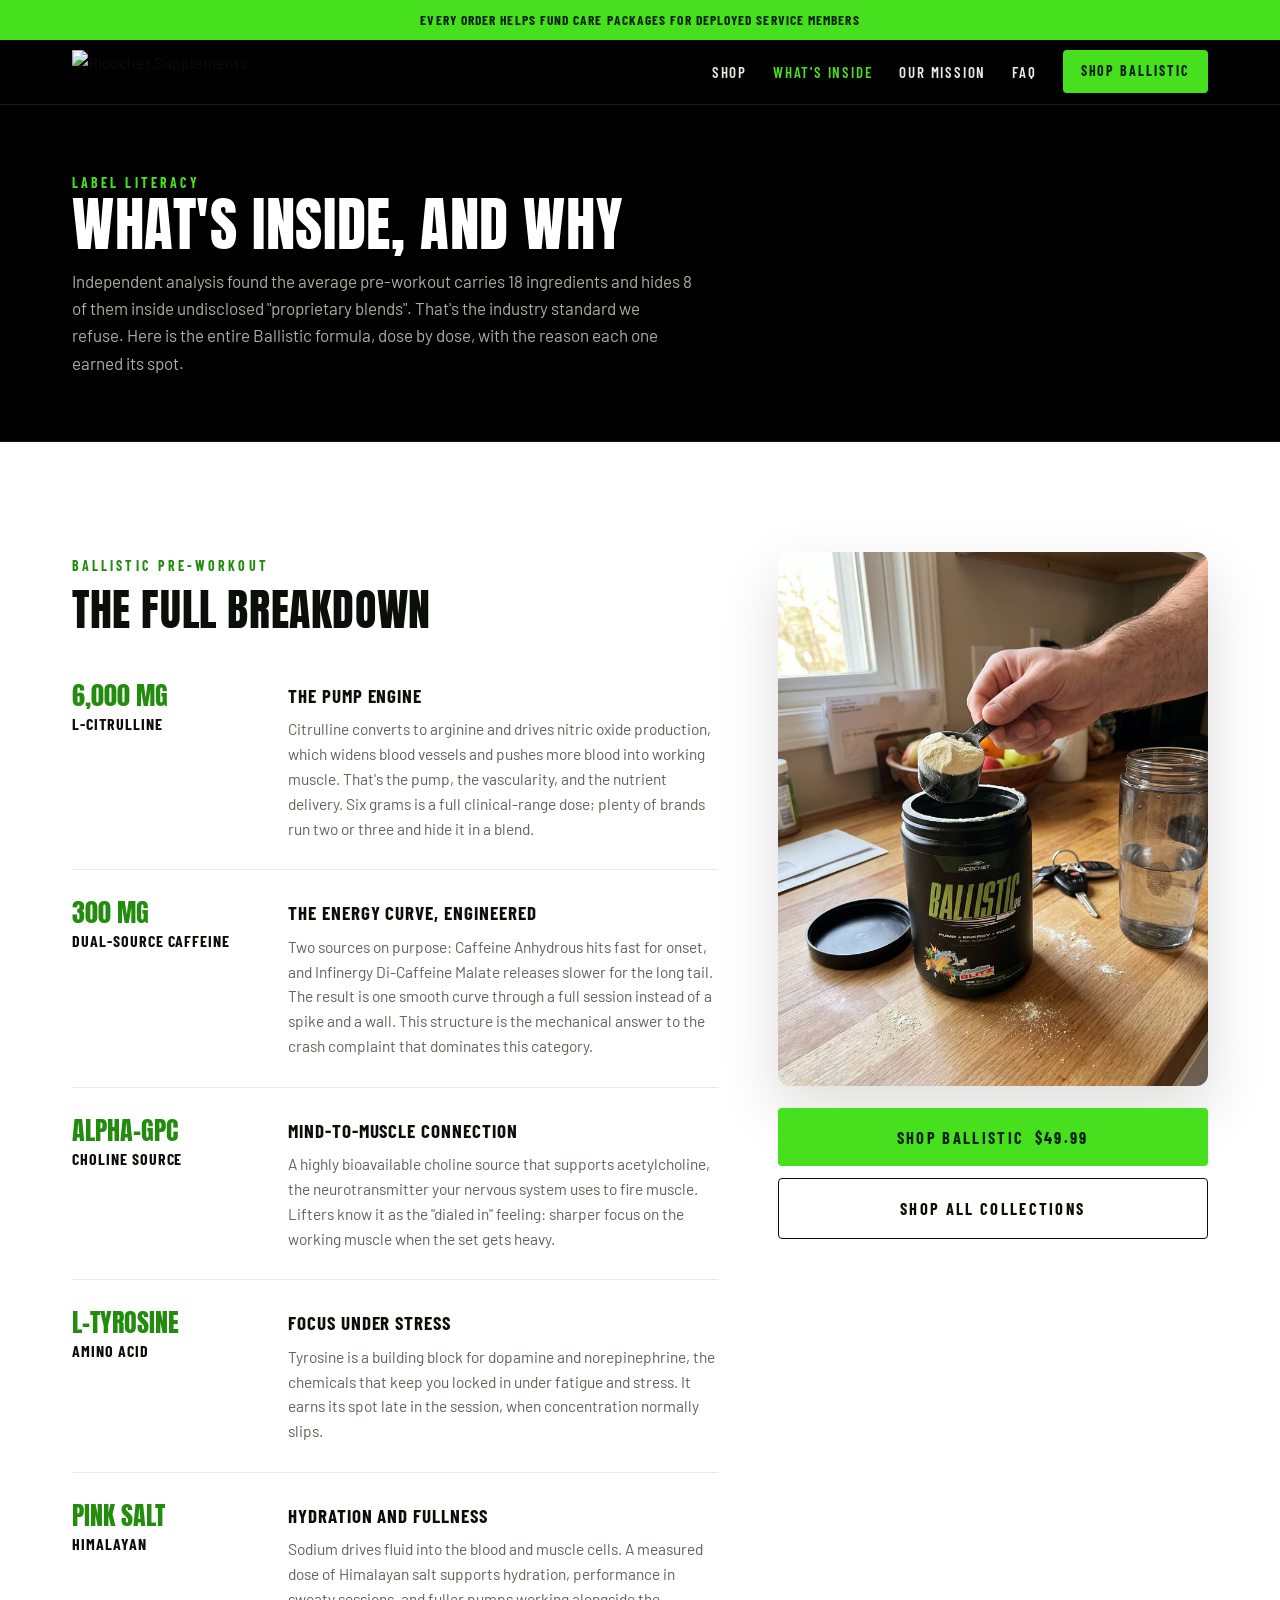
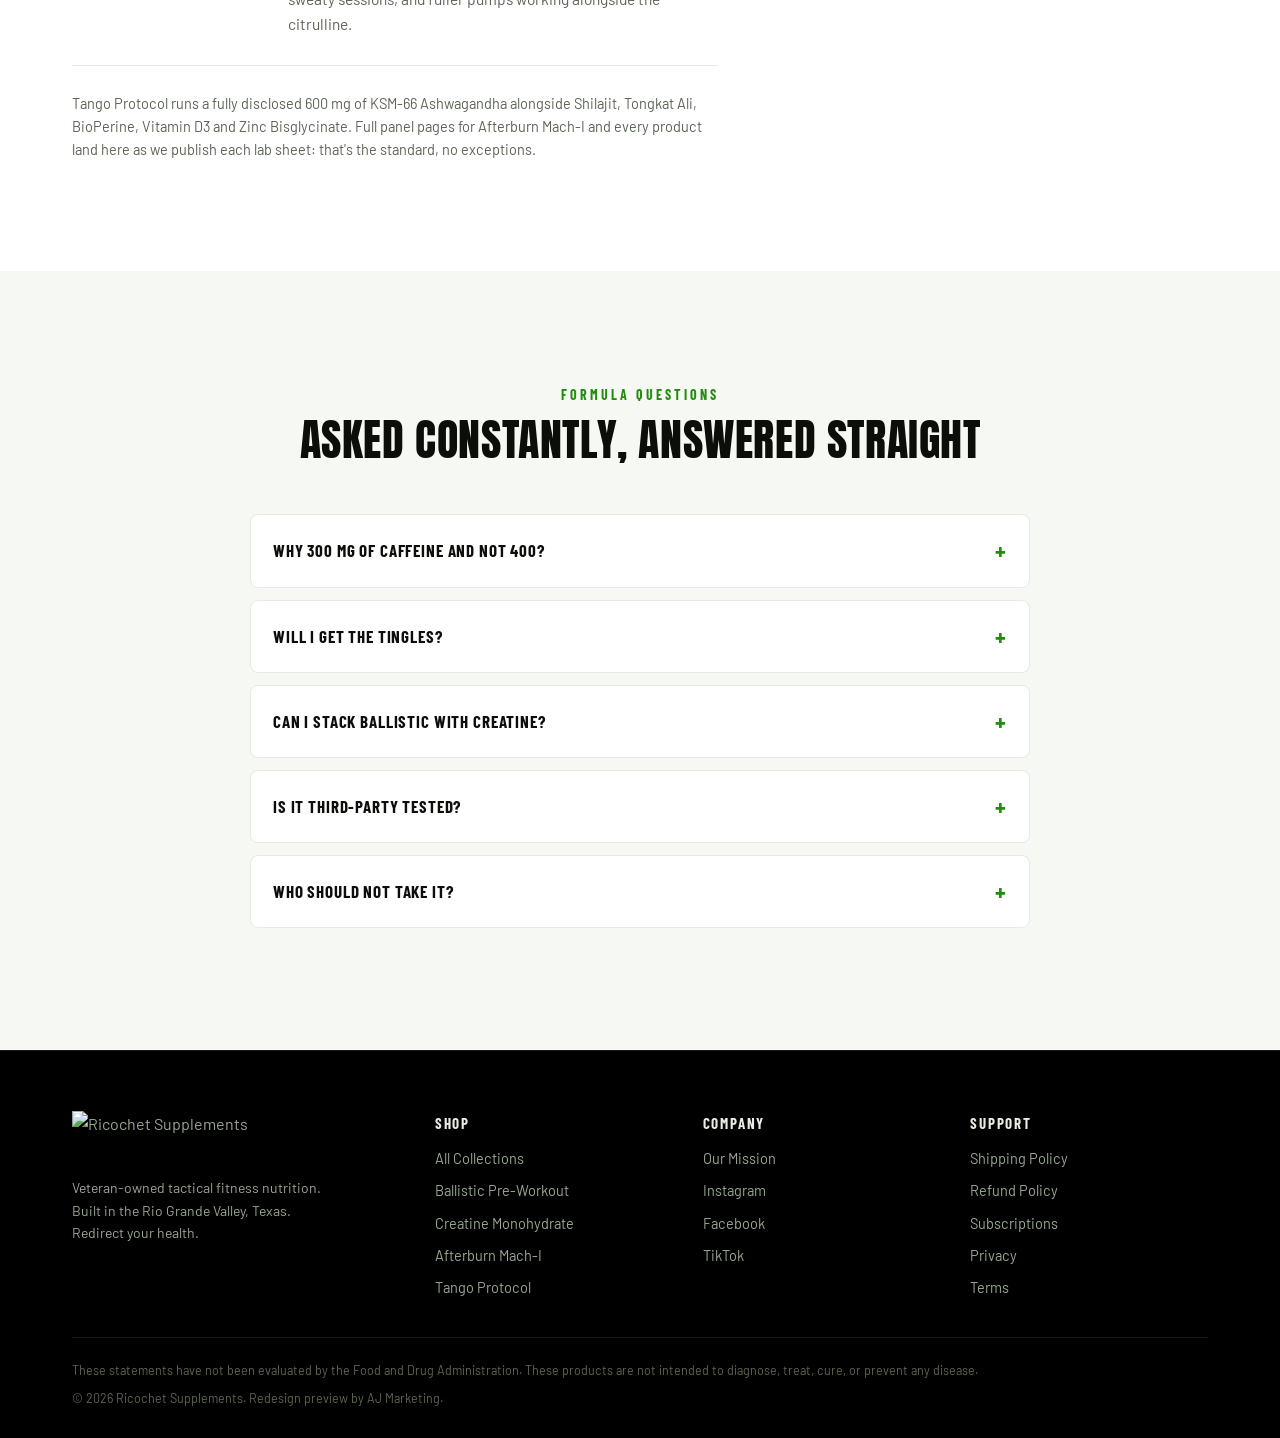
==== inside.html @ f6a4ad3c "v3: multi-page build (shop, inside), new hero, splash cards for all SKUs, camo mission, scroll revea" ====
<!doctype html>
<html lang="en">
<head>
<meta charset="utf-8">
<meta name="viewport" content="width=device-width, initial-scale=1">
<meta name="robots" content="noindex, nofollow">
<title>What's Inside | Ricochet Supplements</title>
<meta name="description" content="The full Ballistic Pre-Workout ingredient breakdown: every dose, why it's in the formula, and what it does. No proprietary blends.">
<link rel="icon" href="https://ricochetsupplements.com/cdn/shop/files/Draft_Final.png?height=64&v=1776456821">
<link rel="preconnect" href="https://fonts.googleapis.com">
<link rel="preconnect" href="https://fonts.gstatic.com" crossorigin>
<link href="https://fonts.googleapis.com/css2?family=Anton&family=Barlow:wght@400;500;600;700&family=Barlow+Condensed:wght@600;700&display=swap" rel="stylesheet">
<link rel="stylesheet" href="/style.css">
</head>
<body>

<div class="announce">Every order helps fund care packages for deployed service members</div>

<header>
  <div class="wrap nav">
    <a href="/"><img src="https://ricochetsupplements.com/cdn/shop/files/Draft_Final.png?height=100&v=1776456821" alt="Ricochet Supplements"></a>
    <nav>
      <a href="/shop" class="hideM">Shop</a>
      <a href="/inside" class="hideM on">What's Inside</a>
      <a href="/#mission" class="hideM">Our Mission</a>
      <a href="/#faq" class="hideM">FAQ</a>
      <a class="btn" href="/products/ballistic-pre-workout">Shop Ballistic</a>
    </nav>
  </div>
</header>

<div class="pageHero">
  <div class="wrap">
    <span class="eyebrow" style="color:var(--green)">Label Literacy</span>
    <h1>What's inside, and why</h1>
    <p>Independent analysis found the average pre-workout carries 18 ingredients and hides 8 of them inside undisclosed "proprietary blends". That's the industry standard we refuse. Here is the entire Ballistic formula, dose by dose, with the reason each one earned its spot.</p>
  </div>
</div>

<section>
  <div class="wrap insideGrid">
    <div>
      <div class="secHead rv" style="margin-bottom:20px">
        <span class="eyebrow">Ballistic Pre-Workout</span>
        <h2>The full breakdown</h2>
      </div>
      <div class="bigIng rv" data-d="0">
        <span class="dose">6,000 mg<small>L-Citrulline</small></span>
        <div>
          <h3>The pump engine</h3>
          <p>Citrulline converts to arginine and drives nitric oxide production, which widens blood vessels and pushes more blood into working muscle. That's the pump, the vascularity, and the nutrient delivery. Six grams is a full clinical-range dose; plenty of brands run two or three and hide it in a blend.</p>
        </div>
      </div>
      <div class="bigIng rv" data-d="0">
        <span class="dose">300 mg<small>Dual-Source Caffeine</small></span>
        <div>
          <h3>The energy curve, engineered</h3>
          <p>Two sources on purpose: Caffeine Anhydrous hits fast for onset, and Infinergy Di-Caffeine Malate releases slower for the long tail. The result is one smooth curve through a full session instead of a spike and a wall. This structure is the mechanical answer to the crash complaint that dominates this category.</p>
        </div>
      </div>
      <div class="bigIng rv" data-d="0">
        <span class="dose">Alpha-GPC<small>Choline Source</small></span>
        <div>
          <h3>Mind-to-muscle connection</h3>
          <p>A highly bioavailable choline source that supports acetylcholine, the neurotransmitter your nervous system uses to fire muscle. Lifters know it as the "dialed in" feeling: sharper focus on the working muscle when the set gets heavy.</p>
        </div>
      </div>
      <div class="bigIng rv" data-d="0">
        <span class="dose">L-Tyrosine<small>Amino Acid</small></span>
        <div>
          <h3>Focus under stress</h3>
          <p>Tyrosine is a building block for dopamine and norepinephrine, the chemicals that keep you locked in under fatigue and stress. It earns its spot late in the session, when concentration normally slips.</p>
        </div>
      </div>
      <div class="bigIng rv" data-d="0">
        <span class="dose">Pink Salt<small>Himalayan</small></span>
        <div>
          <h3>Hydration and fullness</h3>
          <p>Sodium drives fluid into the blood and muscle cells. A measured dose of Himalayan salt supports hydration, performance in sweaty sessions, and fuller pumps working alongside the citrulline.</p>
        </div>
      </div>
      <p class="rv" style="color:var(--muted);font-size:14.5px;margin-top:26px">Tango Protocol runs a fully disclosed 600 mg of KSM-66 Ashwagandha alongside Shilajit, Tongkat Ali, BioPerine, Vitamin D3 and Zinc Bisglycinate. Full panel pages for Afterburn Mach-I and every product land here as we publish each lab sheet: that's the standard, no exceptions.</p>
    </div>
    <div class="insideSide">
      <div class="ingPhoto rv"><img src="/img/scoop-real.jpg" alt="Scooping Ballistic Pre-Workout"></div>
      <div style="margin-top:22px;display:flex;flex-direction:column;gap:12px" class="rv">
        <a class="btn" href="/products/ballistic-pre-workout">Shop Ballistic &nbsp;$49.99</a>
        <a class="btn ghostL" href="/shop">Shop all collections</a>
      </div>
    </div>
  </div>
</section>

<section class="shopBand">
  <div class="wrap">
    <div class="secHead center rv">
      <span class="eyebrow">Formula Questions</span>
      <h2>Asked constantly, answered straight</h2>
    </div>
    <div class="faq rv">
      <details><summary>Why 300 mg of caffeine and not 400?</summary><p>Because the goal is a session you finish strong, not a heart rate you have to manage. 300 mg split across two release speeds covers hard training without the wreckage that pushes people off high-stim pres entirely.</p></details>
      <details><summary>Will I get the tingles?</summary><p>Ballistic's label is built around pumps, energy and focus rather than high-dose beta-alanine tingles. Check the label panel on the product page for the full ingredient list before your first scoop.</p></details>
      <details><summary>Can I stack Ballistic with Creatine?</summary><p>Yes, that's the intended entry stack. Creatine is a daily foundation; Ballistic is the session tool. Take creatine any time of day, Ballistic 20 to 30 minutes before training.</p></details>
      <details><summary>Is it third-party tested?</summary><p>Every batch is produced in an FDA-registered, GMP-compliant American facility. Published third-party certification is on our roadmap, and lab sheets will live on this page as they land.</p></details>
      <details><summary>Who should not take it?</summary><p>High-stim pre-workouts aren't for everyone. If you're sensitive to caffeine, pregnant or nursing, or on medication, talk to your doctor first. Always start with a half scoop to assess tolerance.</p></details>
    </div>
  </div>
</section>

<footer>
  <div class="wrap">
    <div class="fGrid">
      <div>
        <img src="https://ricochetsupplements.com/cdn/shop/files/Draft_Final.png?height=100&v=1776456821" alt="Ricochet Supplements">
        <p>Veteran-owned tactical fitness nutrition. Built in the Rio Grande Valley, Texas. Redirect your health.</p>
      </div>
      <div><h4>Shop</h4><ul>
        <li><a href="/shop">All Collections</a></li>
        <li><a href="/products/ballistic-pre-workout">Ballistic Pre-Workout</a></li>
        <li><a href="/products/creatine-monohydrate">Creatine Monohydrate</a></li>
        <li><a href="/products/afterburn-mach-i">Afterburn Mach-I</a></li>
        <li><a href="/products/tango-protocol-testosterone-booster">Tango Protocol</a></li>
      </ul></div>
      <div><h4>Company</h4><ul>
        <li><a href="/pages/our-mission">Our Mission</a></li>
        <li><a href="https://www.instagram.com/ricochetsupplements/">Instagram</a></li>
        <li><a href="https://www.facebook.com/ricochetsupplements">Facebook</a></li>
        <li><a href="https://www.tiktok.com/@ricochetsupplements">TikTok</a></li>
      </ul></div>
      <div><h4>Support</h4><ul>
        <li><a href="/policies/shipping-policy">Shipping Policy</a></li>
        <li><a href="/policies/refund-policy">Refund Policy</a></li>
        <li><a href="/policies/subscription-policy">Subscriptions</a></li>
        <li><a href="/policies/privacy-policy">Privacy</a></li>
        <li><a href="/policies/terms-of-service">Terms</a></li>
      </ul></div>
    </div>
    <div class="legal">
      <span>These statements have not been evaluated by the Food and Drug Administration. These products are not intended to diagnose, treat, cure, or prevent any disease.</span>
      <span>&copy; 2026 Ricochet Supplements. Redesign preview by AJ Marketing.</span>
    </div>
  </div>
</footer>

<script>
const io = new IntersectionObserver(es => es.forEach(e => {if (e.isIntersecting) {e.target.classList.add('in'); io.unobserve(e.target)}}), {threshold: .12});
document.querySelectorAll('.rv').forEach(el => {el.style.transitionDelay = (el.dataset.d || 0) + 'ms'; io.observe(el)});
</script>
</body>
</html>
---- style.css ----
:root{
  --bg:#FFFFFF; --soft:#F6F8F4; --ink:#0C0E0A; --muted:#5B6455; --line:#E6EAE2;
  --green:#46E01E; --greenInk:#238C0E; --dark:#000000; --darkPanel:#0B0D0A; --chrome:#E8EDE4;
}
*{margin:0;padding:0;box-sizing:border-box}
html{scroll-behavior:smooth}
body{background:var(--bg);color:var(--ink);font-family:Barlow,Arial,sans-serif;line-height:1.6;-webkit-font-smoothing:antialiased}
img{max-width:100%;display:block}
a{color:inherit;text-decoration:none}
h1,h2,h3.disp,.disp{font-family:Anton,Impact,sans-serif;font-weight:400;letter-spacing:.6px;text-transform:uppercase;line-height:1.05}
.wrap{max-width:1180px;margin:0 auto;padding:0 22px}
.eyebrow{font-family:"Barlow Condensed";font-weight:700;letter-spacing:.22em;text-transform:uppercase;color:var(--greenInk);font-size:14px}
.btn{display:inline-block;background:var(--green);color:#06210A;font-family:"Barlow Condensed";font-weight:700;text-transform:uppercase;letter-spacing:.14em;font-size:16.5px;padding:16px 30px;border-radius:4px;transition:transform .12s ease,filter .12s ease;text-align:center}
.btn:hover{filter:brightness(1.07);transform:translateY(-1px)}
.btn:active{transform:scale(.97)}
.btn.ghostD{background:transparent;color:#fff;border:1.5px solid rgba(255,255,255,.55)}
.btn.ghostD:hover{border-color:var(--green);color:var(--green)}
.btn.ghostL{background:transparent;color:var(--ink);border:1.5px solid var(--ink)}
.btn.ghostL:hover{border-color:var(--greenInk);color:var(--greenInk)}
.announce{background:var(--green);color:#06210A;text-align:center;font-family:"Barlow Condensed";font-weight:700;letter-spacing:.08em;text-transform:uppercase;font-size:13.5px;padding:9px 14px}
header{position:sticky;top:0;z-index:50;background:var(--dark);border-bottom:1px solid #171B13}
.nav{display:flex;align-items:center;justify-content:space-between;height:64px}
.nav img{height:44px;width:auto}
.nav nav{display:flex;gap:26px;align-items:center;font-family:"Barlow Condensed";font-weight:600;letter-spacing:.12em;text-transform:uppercase;font-size:15px;color:var(--chrome)}
.nav nav a:not(.btn):hover{color:var(--green)}
.nav nav a.on{color:var(--green)}
.nav .btn{padding:10px 18px;font-size:14px}
@media(max-width:760px){.nav nav a.hideM{display:none}}
.hero{position:relative;background:var(--dark) url('/img/hero.jpg') center right/cover no-repeat;min-height:660px;display:flex;align-items:center}
.hero::before{content:"";position:absolute;inset:0;background:linear-gradient(90deg,rgba(0,0,0,.88) 0%,rgba(0,0,0,.5) 44%,rgba(0,0,0,.05) 78%)}
.hero .wrap{position:relative;padding-top:100px;padding-bottom:100px;width:100%}
.hero h1{font-size:clamp(52px,7vw,104px);color:#fff}
.hero h1 .acc{color:var(--green)}
.heroBtns{display:flex;gap:14px;flex-wrap:wrap;margin-top:34px}
.ticks{display:flex;gap:22px;flex-wrap:wrap;margin-top:30px;font-family:"Barlow Condensed";font-weight:600;letter-spacing:.1em;text-transform:uppercase;font-size:14.5px;color:rgba(240,244,238,.9)}
.ticks span::before{content:"";display:inline-block;width:8px;height:8px;background:var(--green);margin-right:9px;transform:rotate(45deg)}
@media(max-width:900px){.hero{min-height:560px;background-position:66% center}.hero .wrap{padding-top:70px;padding-bottom:70px}}
.pageHero{background:var(--dark);color:#fff;border-bottom:1px solid #171B13}
.pageHero .wrap{padding:64px 22px}
.pageHero h1{font-size:clamp(38px,4.6vw,64px)}
.pageHero p{color:#A7B1A0;margin-top:12px;max-width:62ch;font-size:17px}
section .wrap{padding-top:110px;padding-bottom:110px}
@media(max-width:760px){section .wrap{padding-top:72px;padding-bottom:72px}}
.secHead{margin-bottom:52px}
.secHead.center{text-align:center;max-width:720px;margin-left:auto;margin-right:auto}
.secHead h2{font-size:clamp(30px,3.4vw,44px);color:var(--ink);margin-top:10px}
.secHead p{color:var(--muted);margin-top:12px;font-size:17px}
.uspGrid{display:grid;grid-template-columns:repeat(3,1fr);gap:48px 36px;text-align:center}
.usp svg{width:38px;height:38px;stroke:var(--greenInk);stroke-width:1.6;fill:none;margin:0 auto 14px}
.usp h3{font-family:"Barlow Condensed";font-weight:700;letter-spacing:.06em;text-transform:uppercase;font-size:19px;margin-bottom:8px}
.usp p{color:var(--muted);font-size:15.5px;max-width:34ch;margin:0 auto}
@media(max-width:900px){.uspGrid{grid-template-columns:1fr 1fr;gap:36px 24px}}
@media(max-width:600px){.uspGrid{grid-template-columns:1fr}}
.shopBand{background:var(--soft)}
.prodGrid{display:grid;grid-template-columns:repeat(4,1fr);gap:22px}
.prodGrid.g2{grid-template-columns:repeat(2,minmax(0,420px));justify-content:center}
.prod{background:#fff;border:1px solid var(--line);border-radius:10px;overflow:hidden;display:flex;flex-direction:column;transition:transform .15s ease,box-shadow .15s ease}
.prod:hover{transform:translateY(-4px);box-shadow:0 18px 40px rgba(12,14,10,.12)}
.prod .ph{background:#fff;height:270px;display:flex;align-items:center;justify-content:center;padding:10px}
.prod .ph img{max-height:100%;width:auto;object-fit:contain}
.prod .meta{padding:18px 20px 22px;display:flex;flex-direction:column;gap:6px;flex:1;border-top:1px solid var(--line)}
.prod .flag{font-family:"Barlow Condensed";font-weight:700;font-size:12px;letter-spacing:.16em;text-transform:uppercase;color:var(--greenInk)}
.prod h3{font-family:"Barlow Condensed";font-weight:700;text-transform:uppercase;letter-spacing:.04em;font-size:20px}
.prod p{font-size:14.5px;color:var(--muted);flex:1}
.prod .row{display:flex;justify-content:space-between;align-items:center;margin-top:12px}
.prod .price{font-weight:700;font-size:18px}
.prod .go{font-family:"Barlow Condensed";font-weight:700;letter-spacing:.1em;text-transform:uppercase;font-size:14px;color:#06210A;background:var(--green);padding:9px 16px;border-radius:4px}
@media(max-width:980px){.prodGrid{grid-template-columns:1fr 1fr}}
@media(max-width:560px){.prodGrid,.prodGrid.g2{grid-template-columns:1fr}.prod .ph{height:250px}}
.mission{background:var(--dark);color:var(--chrome)}
.mission .wrap{display:grid;grid-template-columns:1fr 1fr;gap:54px;align-items:center;padding-top:0;padding-bottom:0}
.mission .txt{padding:100px 0}
.mission .txt h2{color:#fff}
.mission .txt .eyebrow{color:var(--green)}
.mission .txt p{color:#A7B1A0;margin:18px 0;font-size:17px;max-width:54ch}
.mission .txt p b{color:#fff}
.mission .imgSide{align-self:stretch;min-height:460px;background:url('/img/mission.jpg') center/cover no-repeat;position:relative}
.mission .imgSide::after{content:"";position:absolute;inset:0;background:linear-gradient(270deg,var(--dark) 0%,transparent 30%)}
@media(max-width:900px){.mission .wrap{grid-template-columns:1fr}.mission .imgSide{min-height:300px}.mission .imgSide::after{background:linear-gradient(0deg,var(--dark) 0%,transparent 35%)}.mission .txt{padding:52px 0 76px}}
.ing .wrap{display:grid;grid-template-columns:.85fr 1.15fr;gap:60px;align-items:center}
.ingPhoto{border-radius:12px;overflow:hidden;box-shadow:0 24px 60px rgba(12,14,10,.14)}
.ingPhoto img{width:100%;height:100%;object-fit:cover}
.ingRow{display:grid;grid-template-columns:150px 1fr;gap:18px;padding:17px 0;border-bottom:1px solid var(--line)}
.ingRow:first-of-type{border-top:1px solid var(--line)}
.ingRow .dose{font-family:"Barlow Condensed";font-weight:700;font-size:19px;color:var(--greenInk);letter-spacing:.04em;text-transform:uppercase}
.ingRow .dose small{display:block;color:var(--ink);font-size:14.5px;letter-spacing:.06em}
.ingRow p{color:var(--muted);font-size:15.5px}
@media(max-width:900px){.ing .wrap{grid-template-columns:1fr}.ingPhoto{max-width:440px;margin:0 auto}.ingRow{grid-template-columns:128px 1fr}}
.vs{background:var(--soft)}
.vsCards{display:grid;grid-template-columns:1fr 1fr;gap:26px;max-width:920px;margin:0 auto}
.vsCard{background:#fff;border:1px solid var(--line);border-radius:12px;padding:30px;text-align:center}
.vsCard.them{filter:grayscale(1);opacity:.82}
.vsCard img{height:230px;width:auto;margin:0 auto 18px;object-fit:contain}
.vsCard h3{font-family:Anton,Impact,sans-serif;font-weight:400;text-transform:uppercase;letter-spacing:.06em;font-size:26px;margin-bottom:16px}
.vsCard.us h3{color:var(--greenInk)}
.vsCard ul{list-style:none;text-align:left;display:flex;flex-direction:column;gap:10px;font-size:15.5px;color:var(--ink)}
.vsCard.them ul{color:var(--muted)}
.vsCard li{display:flex;gap:10px;align-items:baseline}
.vsCard .y{color:var(--greenInk);font-weight:700}
.vsCard .n{color:#9AA294;font-weight:700}
@media(max-width:760px){.vsCards{grid-template-columns:1fr}}
.gGrid{display:grid;grid-template-columns:repeat(2,1fr);gap:22px}
.g{background:#fff;border:1px solid var(--line);border-left:4px solid var(--green);border-radius:8px;padding:26px 28px;box-shadow:0 10px 30px rgba(12,14,10,.05)}
.g h3{font-family:"Barlow Condensed";font-weight:700;letter-spacing:.06em;text-transform:uppercase;font-size:20px}
.g .hook{color:var(--greenInk);font-family:"Barlow Condensed";font-weight:600;letter-spacing:.05em;text-transform:uppercase;font-size:15px;margin:5px 0 10px}
.g p{color:var(--muted);font-size:15.5px}
.g p small{display:block;margin-top:8px;color:#8B9485;font-size:13px}
@media(max-width:760px){.gGrid{grid-template-columns:1fr}}
.faq{max-width:780px;margin:0 auto}
.faq details{border:1px solid var(--line);border-radius:8px;background:#fff;margin-bottom:12px;overflow:hidden}
.faq summary{cursor:pointer;list-style:none;padding:18px 22px;font-family:"Barlow Condensed";font-weight:700;letter-spacing:.05em;text-transform:uppercase;font-size:17px;display:flex;justify-content:space-between;align-items:center}
.faq summary::-webkit-details-marker{display:none}
.faq summary::after{content:"+";color:var(--greenInk);font-size:22px;font-family:Barlow}
.faq details[open] summary::after{content:"\2212"}
.faq details p{padding:0 22px 18px;color:var(--muted);font-size:15.5px}
.join{background:var(--dark);color:#fff}
.join .wrap{text-align:center;max-width:760px}
.join h2{color:#fff}
.join .eyebrow{color:var(--green)}
.join p{color:#A7B1A0;margin:14px 0 30px;font-size:17px}
.joinForm{display:flex;gap:12px;max-width:500px;margin:0 auto}
.joinForm input{flex:1;background:#0F120C;border:1px solid #232920;border-radius:4px;color:#fff;padding:15px 16px;font-family:Barlow;font-size:16px}
.joinForm input:focus{outline:none;border-color:var(--green)}
@media(max-width:560px){.joinForm{flex-direction:column}}
footer{background:var(--dark);color:#9AA694;border-top:1px solid #171B13}
footer .wrap{padding:60px 22px 30px}
.fGrid{display:grid;grid-template-columns:1.4fr 1fr 1fr 1fr;gap:30px;margin-bottom:38px}
.fGrid img{height:52px;width:auto;margin-bottom:14px}
.fGrid p{font-size:14px;max-width:34ch}
.fGrid h4{font-family:"Barlow Condensed";font-weight:700;letter-spacing:.12em;text-transform:uppercase;font-size:15px;margin-bottom:12px;color:var(--chrome)}
.fGrid ul{list-style:none;display:flex;flex-direction:column;gap:9px;font-size:14.5px}
.fGrid ul a:hover{color:var(--green)}
.legal{border-top:1px solid #171B13;padding-top:22px;color:#5C6653;font-size:12.5px;display:flex;flex-direction:column;gap:8px}
@media(max-width:820px){.fGrid{grid-template-columns:1fr 1fr}}
.rv{opacity:0;transform:translateY(20px);transition:opacity .5s ease-out,transform .5s ease-out}
.rv.in{opacity:1;transform:none}
@media(prefers-reduced-motion:reduce){.rv{opacity:1;transform:none;transition:none}}
.bigIng{display:grid;grid-template-columns:190px 1fr;gap:26px;padding:28px 0;border-bottom:1px solid var(--line)}
.bigIng:first-of-type{border-top:1px solid var(--line)}
.bigIng .dose{font-family:Anton,Impact,sans-serif;text-transform:uppercase;font-size:26px;color:var(--greenInk);line-height:1.15}
.bigIng .dose small{display:block;font-family:"Barlow Condensed";font-weight:700;color:var(--ink);font-size:16px;letter-spacing:.06em;margin-top:4px}
.bigIng h3{font-family:"Barlow Condensed";font-weight:700;text-transform:uppercase;letter-spacing:.05em;font-size:19px;margin-bottom:6px}
.bigIng p{color:var(--muted);font-size:15.5px;max-width:70ch}
@media(max-width:760px){.bigIng{grid-template-columns:1fr;gap:8px}}
.insideGrid{display:grid;grid-template-columns:1.2fr .8fr;gap:60px;align-items:start}
.insideSide{position:sticky;top:90px}
@media(max-width:900px){.insideGrid{grid-template-columns:1fr}.insideSide{position:static;max-width:440px;margin:0 auto}}
.collHead{display:flex;align-items:baseline;justify-content:space-between;margin:0 0 26px}
.collHead h2{font-size:clamp(26px,3vw,38px)}
.collHead span{color:var(--muted);font-family:"Barlow Condensed";font-weight:600;letter-spacing:.1em;text-transform:uppercase;font-size:14px}
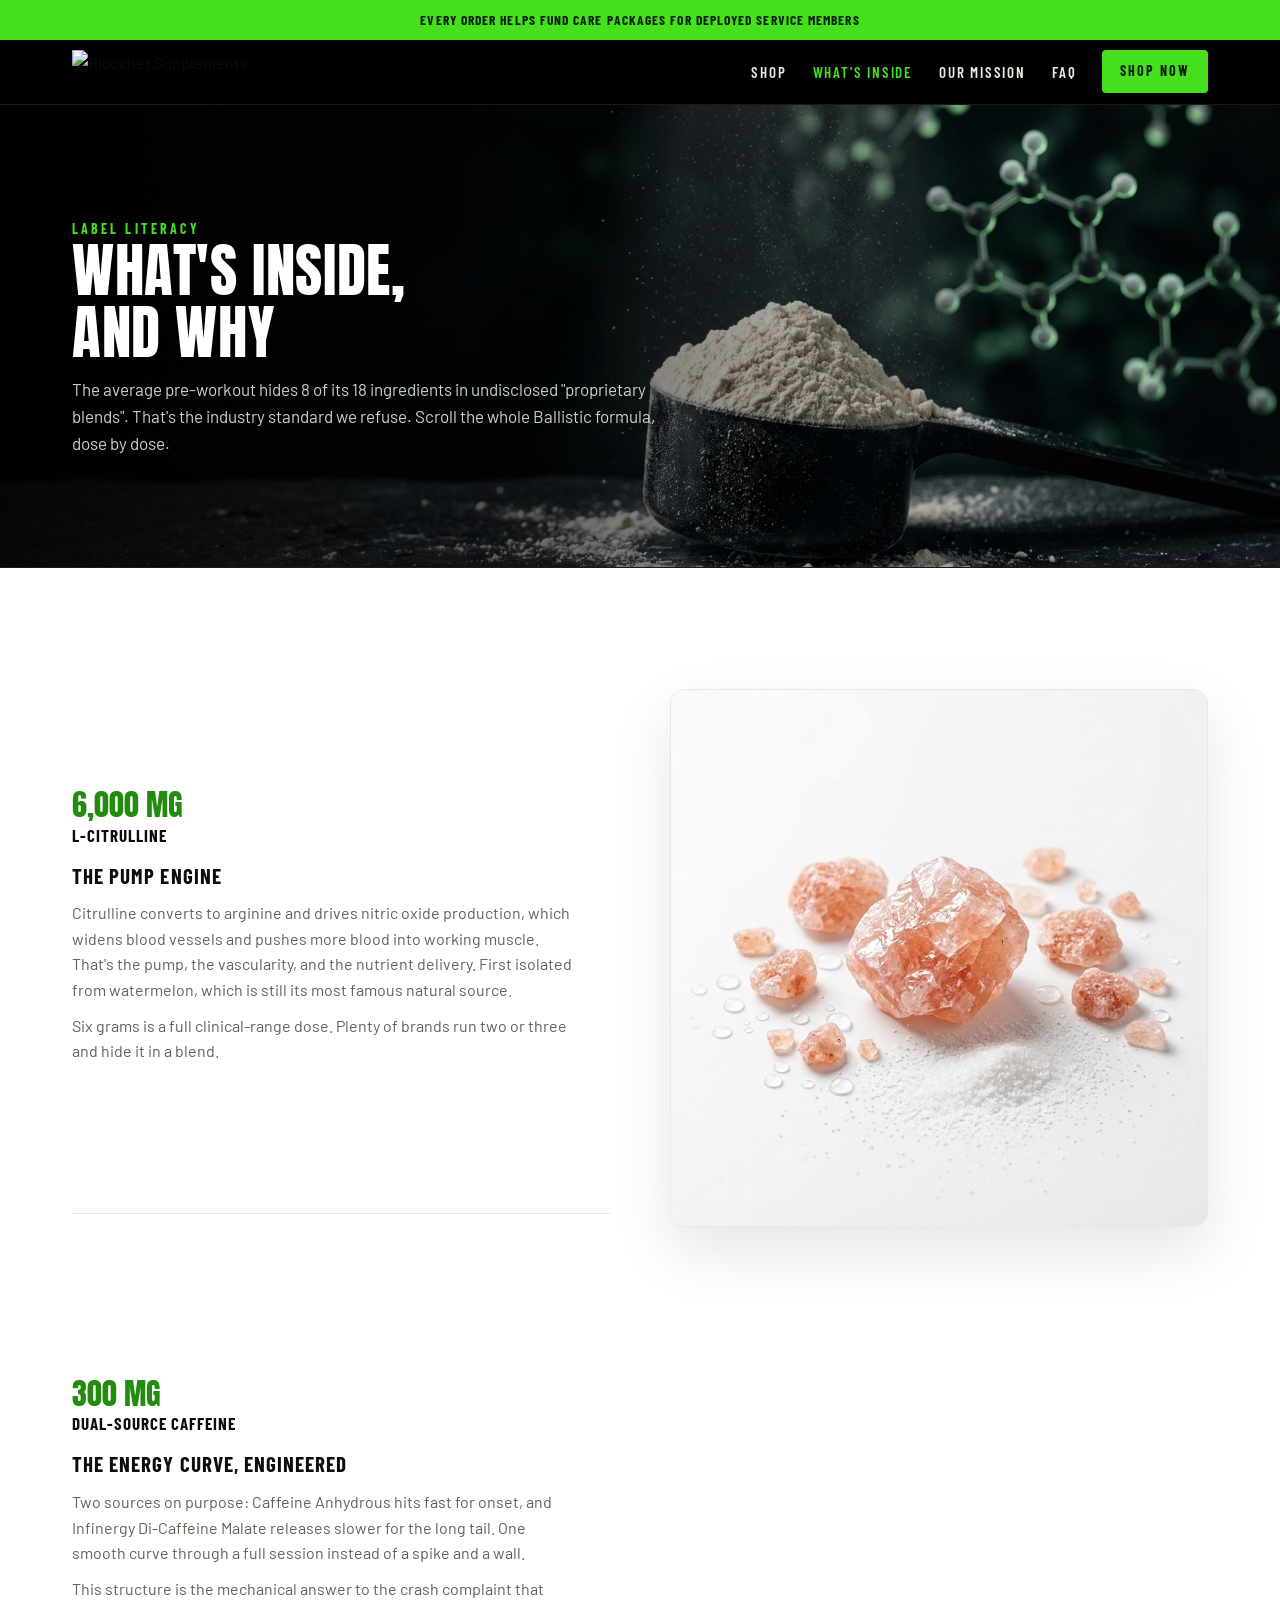
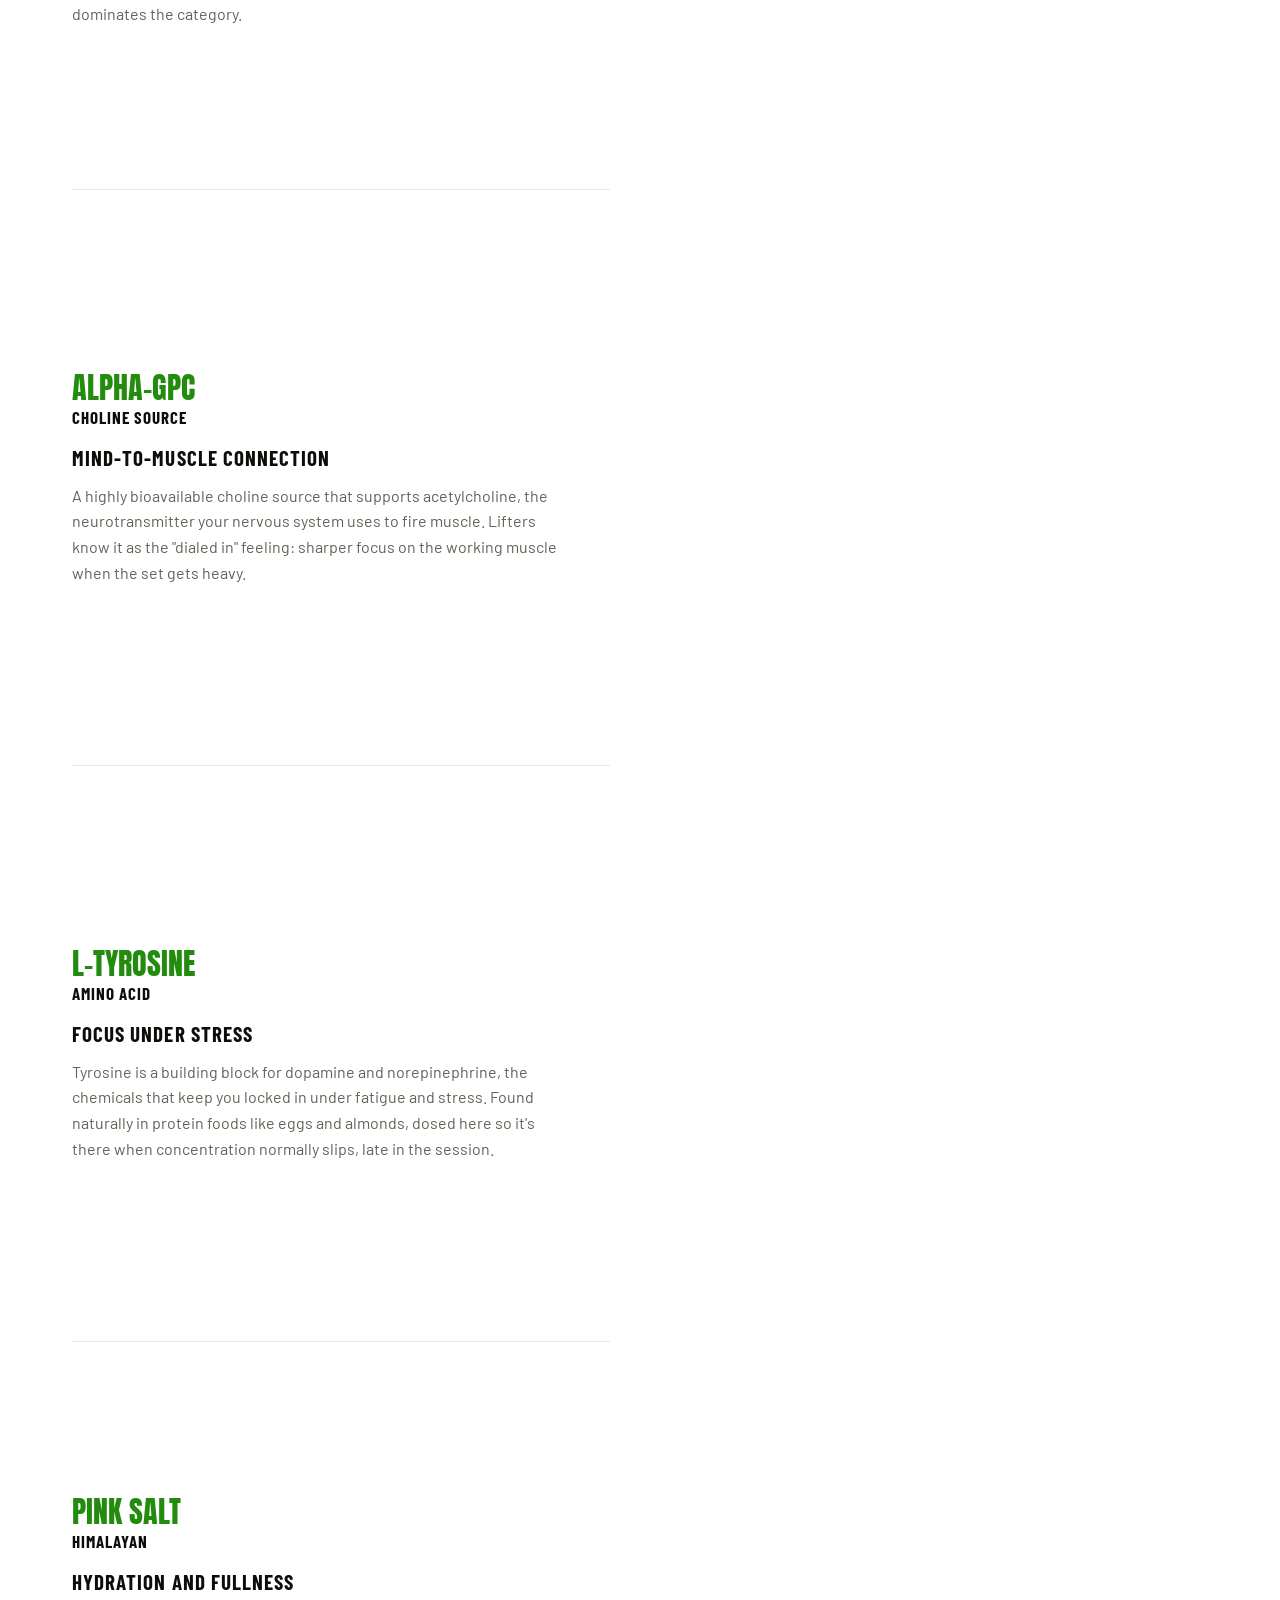
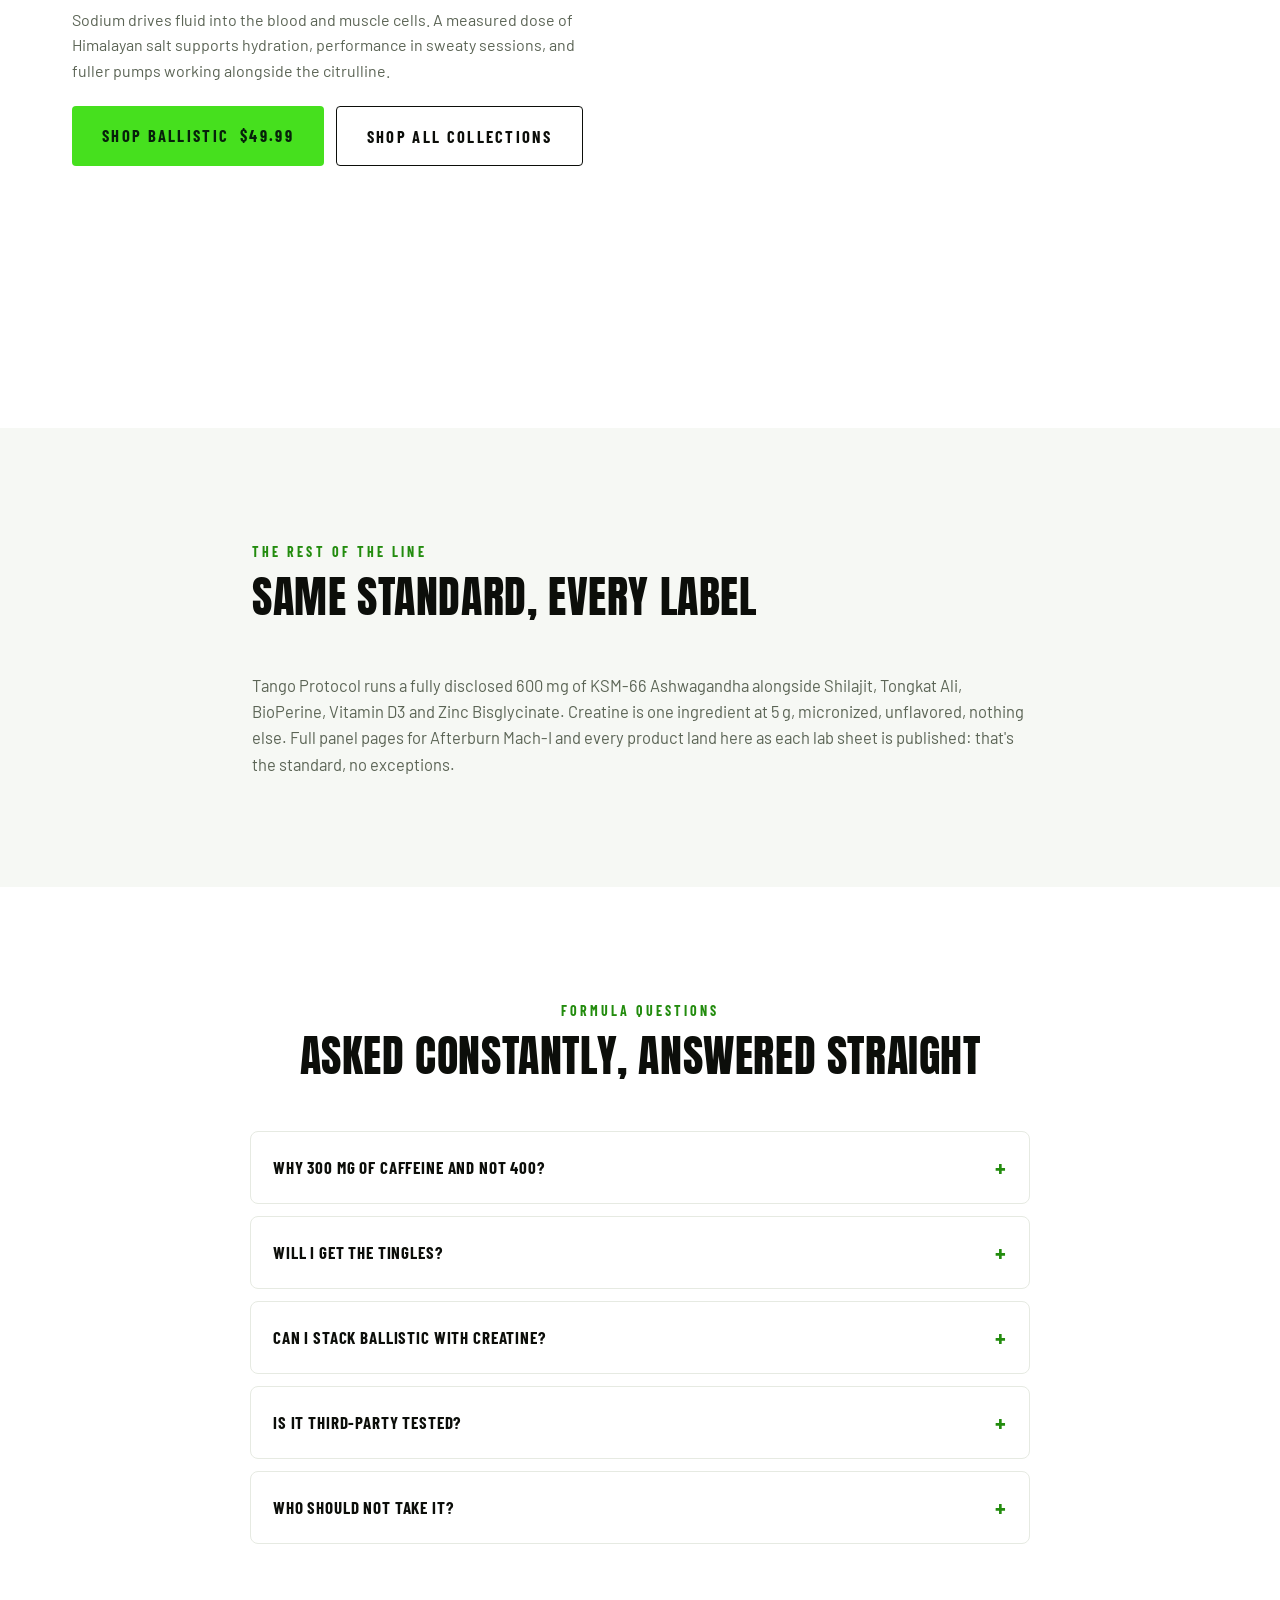
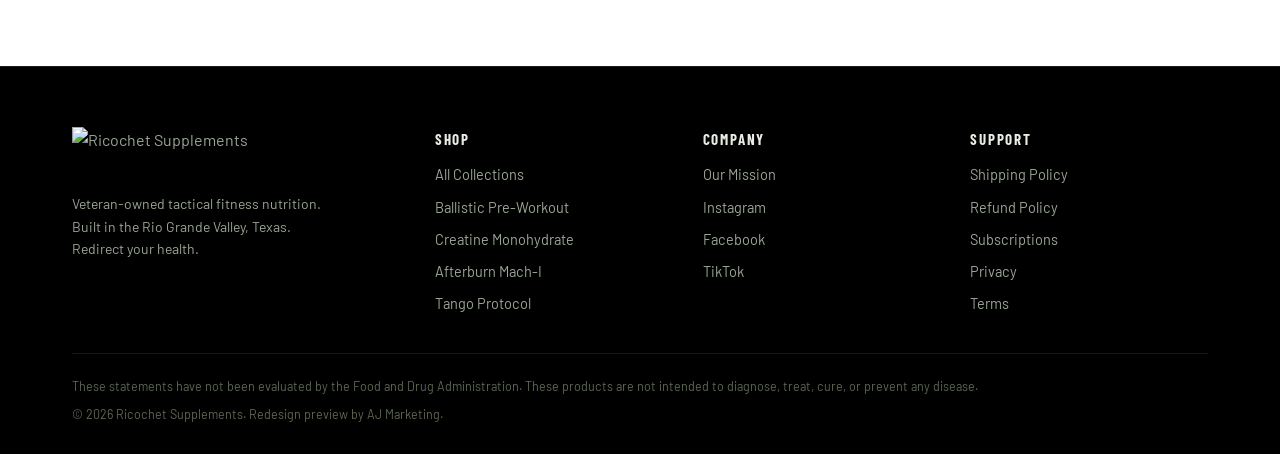
==== commit 5b599af7: "v4: product pages, mission page, scrollytelling inside page, shop hero and sections, hero overlap fi" ====
--- a/inside.html
+++ b/inside.html
@@ -22,76 +22,84 @@
     <nav>
       <a href="/shop" class="hideM">Shop</a>
       <a href="/inside" class="hideM on">What's Inside</a>
-      <a href="/#mission" class="hideM">Our Mission</a>
+      <a href="/mission" class="hideM">Our Mission</a>
       <a href="/#faq" class="hideM">FAQ</a>
-      <a class="btn" href="/products/ballistic-pre-workout">Shop Ballistic</a>
+      <a class="btn" href="/shop">Shop Now</a>
     </nav>
   </div>
 </header>
 
-<div class="pageHero">
+<div class="pageHero hasImg" style="background-image:url('/img/inside-hero.jpg')">
   <div class="wrap">
     <span class="eyebrow" style="color:var(--green)">Label Literacy</span>
-    <h1>What's inside, and why</h1>
-    <p>Independent analysis found the average pre-workout carries 18 ingredients and hides 8 of them inside undisclosed "proprietary blends". That's the industry standard we refuse. Here is the entire Ballistic formula, dose by dose, with the reason each one earned its spot.</p>
+    <h1>What's inside,<br>and why</h1>
+    <p>The average pre-workout hides 8 of its 18 ingredients in undisclosed "proprietary blends". That's the industry standard we refuse. Scroll the whole Ballistic formula, dose by dose.</p>
   </div>
 </div>
 
 <section>
-  <div class="wrap insideGrid">
-    <div>
-      <div class="secHead rv" style="margin-bottom:20px">
-        <span class="eyebrow">Ballistic Pre-Workout</span>
-        <h2>The full breakdown</h2>
+  <div class="wrap scrolly" style="padding-top:70px">
+    <div class="scrollySteps" id="steps">
+      <div class="step" data-img="0">
+        <div class="stepImg"><img src="/img/ing-citrulline.jpg" alt="L-Citrulline"></div>
+        <span class="dose">6,000 mg<small>L-Citrulline</small></span>
+        <h3>The pump engine</h3>
+        <p>Citrulline converts to arginine and drives nitric oxide production, which widens blood vessels and pushes more blood into working muscle. That's the pump, the vascularity, and the nutrient delivery. First isolated from watermelon, which is still its most famous natural source.</p>
+        <p style="margin-top:10px">Six grams is a full clinical-range dose. Plenty of brands run two or three and hide it in a blend.</p>
       </div>
-      <div class="bigIng rv" data-d="0">
-        <span class="dose">6,000 mg<small>L-Citrulline</small></span>
-        <div>
-          <h3>The pump engine</h3>
-          <p>Citrulline converts to arginine and drives nitric oxide production, which widens blood vessels and pushes more blood into working muscle. That's the pump, the vascularity, and the nutrient delivery. Six grams is a full clinical-range dose; plenty of brands run two or three and hide it in a blend.</p>
+      <div class="step" data-img="1">
+        <div class="stepImg"><img src="/img/ing-caffeine.jpg" alt="Dual-source caffeine"></div>
+        <span class="dose">300 mg<small>Dual-Source Caffeine</small></span>
+        <h3>The energy curve, engineered</h3>
+        <p>Two sources on purpose: Caffeine Anhydrous hits fast for onset, and Infinergy Di-Caffeine Malate releases slower for the long tail. One smooth curve through a full session instead of a spike and a wall.</p>
+        <p style="margin-top:10px">This structure is the mechanical answer to the crash complaint that dominates the category.</p>
+      </div>
+      <div class="step" data-img="2">
+        <div class="stepImg"><img src="/img/ing-gpc.jpg" alt="Alpha-GPC"></div>
+        <span class="dose">Alpha-GPC<small>Choline Source</small></span>
+        <h3>Mind-to-muscle connection</h3>
+        <p>A highly bioavailable choline source that supports acetylcholine, the neurotransmitter your nervous system uses to fire muscle. Lifters know it as the "dialed in" feeling: sharper focus on the working muscle when the set gets heavy.</p>
+      </div>
+      <div class="step" data-img="3">
+        <div class="stepImg"><img src="/img/ing-tyrosine.jpg" alt="L-Tyrosine"></div>
+        <span class="dose">L-Tyrosine<small>Amino Acid</small></span>
+        <h3>Focus under stress</h3>
+        <p>Tyrosine is a building block for dopamine and norepinephrine, the chemicals that keep you locked in under fatigue and stress. Found naturally in protein foods like eggs and almonds, dosed here so it's there when concentration normally slips, late in the session.</p>
+      </div>
+      <div class="step" data-img="4">
+        <div class="stepImg"><img src="/img/ing-salt.jpg" alt="Pink Himalayan Salt"></div>
+        <span class="dose">Pink Salt<small>Himalayan</small></span>
+        <h3>Hydration and fullness</h3>
+        <p>Sodium drives fluid into the blood and muscle cells. A measured dose of Himalayan salt supports hydration, performance in sweaty sessions, and fuller pumps working alongside the citrulline.</p>
+        <div style="margin-top:22px;display:flex;gap:12px;flex-wrap:wrap">
+          <a class="btn" href="/products/ballistic-pre-workout">Shop Ballistic &nbsp;$49.99</a>
+          <a class="btn ghostL" href="/shop">Shop all collections</a>
         </div>
       </div>
-      <div class="bigIng rv" data-d="0">
-        <span class="dose">300 mg<small>Dual-Source Caffeine</small></span>
-        <div>
-          <h3>The energy curve, engineered</h3>
-          <p>Two sources on purpose: Caffeine Anhydrous hits fast for onset, and Infinergy Di-Caffeine Malate releases slower for the long tail. The result is one smooth curve through a full session instead of a spike and a wall. This structure is the mechanical answer to the crash complaint that dominates this category.</p>
-        </div>
-      </div>
-      <div class="bigIng rv" data-d="0">
-        <span class="dose">Alpha-GPC<small>Choline Source</small></span>
-        <div>
-          <h3>Mind-to-muscle connection</h3>
-          <p>A highly bioavailable choline source that supports acetylcholine, the neurotransmitter your nervous system uses to fire muscle. Lifters know it as the "dialed in" feeling: sharper focus on the working muscle when the set gets heavy.</p>
-        </div>
-      </div>
-      <div class="bigIng rv" data-d="0">
-        <span class="dose">L-Tyrosine<small>Amino Acid</small></span>
-        <div>
-          <h3>Focus under stress</h3>
-          <p>Tyrosine is a building block for dopamine and norepinephrine, the chemicals that keep you locked in under fatigue and stress. It earns its spot late in the session, when concentration normally slips.</p>
-        </div>
-      </div>
-      <div class="bigIng rv" data-d="0">
-        <span class="dose">Pink Salt<small>Himalayan</small></span>
-        <div>
-          <h3>Hydration and fullness</h3>
-          <p>Sodium drives fluid into the blood and muscle cells. A measured dose of Himalayan salt supports hydration, performance in sweaty sessions, and fuller pumps working alongside the citrulline.</p>
-        </div>
-      </div>
-      <p class="rv" style="color:var(--muted);font-size:14.5px;margin-top:26px">Tango Protocol runs a fully disclosed 600 mg of KSM-66 Ashwagandha alongside Shilajit, Tongkat Ali, BioPerine, Vitamin D3 and Zinc Bisglycinate. Full panel pages for Afterburn Mach-I and every product land here as we publish each lab sheet: that's the standard, no exceptions.</p>
     </div>
-    <div class="insideSide">
-      <div class="ingPhoto rv"><img src="/img/scoop-real.jpg" alt="Scooping Ballistic Pre-Workout"></div>
-      <div style="margin-top:22px;display:flex;flex-direction:column;gap:12px" class="rv">
-        <a class="btn" href="/products/ballistic-pre-workout">Shop Ballistic &nbsp;$49.99</a>
-        <a class="btn ghostL" href="/shop">Shop all collections</a>
+    <div class="scrollyPin">
+      <div class="scrollyFrame" id="frame">
+        <img src="/img/ing-citrulline.jpg" alt="" class="show">
+        <img src="/img/ing-caffeine.jpg" alt="">
+        <img src="/img/ing-gpc.jpg" alt="">
+        <img src="/img/ing-tyrosine.jpg" alt="">
+        <img src="/img/ing-salt.jpg" alt="">
       </div>
     </div>
   </div>
 </section>
 
 <section class="shopBand">
+  <div class="wrap" style="max-width:820px">
+    <div class="secHead rv">
+      <span class="eyebrow">The Rest of the Line</span>
+      <h2>Same standard, every label</h2>
+    </div>
+    <p class="rv" style="color:var(--muted);font-size:16.5px">Tango Protocol runs a fully disclosed 600 mg of KSM-66 Ashwagandha alongside Shilajit, Tongkat Ali, BioPerine, Vitamin D3 and Zinc Bisglycinate. Creatine is one ingredient at 5 g, micronized, unflavored, nothing else. Full panel pages for Afterburn Mach-I and every product land here as each lab sheet is published: that's the standard, no exceptions.</p>
+  </div>
+</section>
+
+<section>
   <div class="wrap">
     <div class="secHead center rv">
       <span class="eyebrow">Formula Questions</span>
@@ -122,7 +130,7 @@
         <li><a href="/products/tango-protocol-testosterone-booster">Tango Protocol</a></li>
       </ul></div>
       <div><h4>Company</h4><ul>
-        <li><a href="/pages/our-mission">Our Mission</a></li>
+        <li><a href="/mission">Our Mission</a></li>
         <li><a href="https://www.instagram.com/ricochetsupplements/">Instagram</a></li>
         <li><a href="https://www.facebook.com/ricochetsupplements">Facebook</a></li>
         <li><a href="https://www.tiktok.com/@ricochetsupplements">TikTok</a></li>
@@ -145,6 +153,14 @@
 <script>
 const io = new IntersectionObserver(es => es.forEach(e => {if (e.isIntersecting) {e.target.classList.add('in'); io.unobserve(e.target)}}), {threshold: .12});
 document.querySelectorAll('.rv').forEach(el => {el.style.transitionDelay = (el.dataset.d || 0) + 'ms'; io.observe(el)});
+const frameImgs = document.querySelectorAll('#frame img');
+const stepIo = new IntersectionObserver(es => es.forEach(e => {
+  if (e.isIntersecting) {
+    const i = +e.target.dataset.img;
+    frameImgs.forEach((im, j) => im.classList.toggle('show', i === j));
+  }
+}), {rootMargin: '-40% 0px -40% 0px'});
+document.querySelectorAll('#steps .step').forEach(s => stepIo.observe(s));
 </script>
 </body>
 </html>
--- a/style.css
+++ b/style.css
@@ -26,10 +26,10 @@
 .nav nav a.on{color:var(--green)}
 .nav .btn{padding:10px 18px;font-size:14px}
 @media(max-width:760px){.nav nav a.hideM{display:none}}
-.hero{position:relative;background:var(--dark) url('/img/hero.jpg') center right/cover no-repeat;min-height:660px;display:flex;align-items:center}
-.hero::before{content:"";position:absolute;inset:0;background:linear-gradient(90deg,rgba(0,0,0,.88) 0%,rgba(0,0,0,.5) 44%,rgba(0,0,0,.05) 78%)}
+.hero{position:relative;background:var(--dark) url('/img/hero.jpg') 88% center/cover no-repeat;min-height:660px;display:flex;align-items:center}
+.hero::before{content:"";position:absolute;inset:0;background:linear-gradient(90deg,rgba(0,0,0,.92) 0%,rgba(0,0,0,.62) 40%,rgba(0,0,0,.04) 72%)}
 .hero .wrap{position:relative;padding-top:100px;padding-bottom:100px;width:100%}
-.hero h1{font-size:clamp(52px,7vw,104px);color:#fff}
+.hero h1{font-size:clamp(48px,6vw,92px);color:#fff;max-width:620px}
 .hero h1 .acc{color:var(--green)}
 .heroBtns{display:flex;gap:14px;flex-wrap:wrap;margin-top:34px}
 .ticks{display:flex;gap:22px;flex-wrap:wrap;margin-top:30px;font-family:"Barlow Condensed";font-weight:600;letter-spacing:.1em;text-transform:uppercase;font-size:14.5px;color:rgba(240,244,238,.9)}
@@ -39,6 +39,42 @@
 .pageHero .wrap{padding:64px 22px}
 .pageHero h1{font-size:clamp(38px,4.6vw,64px)}
 .pageHero p{color:#A7B1A0;margin-top:12px;max-width:62ch;font-size:17px}
+.pageHero.hasImg{position:relative;background:var(--dark) center right/cover no-repeat}
+.pageHero.hasImg::before{content:"";position:absolute;inset:0;background:linear-gradient(90deg,rgba(0,0,0,.9) 0%,rgba(0,0,0,.55) 45%,rgba(0,0,0,.08) 80%)}
+.pageHero.hasImg .wrap{position:relative;padding:110px 22px}
+.pageHero.hasImg p{color:rgba(240,244,238,.85)}
+@media(max-width:760px){.pageHero.hasImg .wrap{padding:76px 22px}}
+.pdp{display:grid;grid-template-columns:1fr 1fr;gap:56px;align-items:start}
+.pdpImg{border:1px solid var(--line);border-radius:12px;background:#fff;padding:18px;position:sticky;top:90px}
+.pdpInfo h1{font-size:clamp(34px,4vw,54px)}
+.pdpInfo .flag{font-family:"Barlow Condensed";font-weight:700;font-size:13px;letter-spacing:.16em;text-transform:uppercase;color:var(--greenInk)}
+.pdpInfo .price{font-size:28px;font-weight:700;margin:14px 0 4px}
+.pdpInfo .lede{color:var(--muted);font-size:16.5px;margin:12px 0 4px}
+.pdpInfo ul.points{list-style:none;margin:16px 0;display:flex;flex-direction:column;gap:9px;font-size:15.5px}
+.pdpInfo ul.points li::before{content:"";display:inline-block;width:8px;height:8px;background:var(--green);margin-right:10px;transform:rotate(45deg)}
+.flavorPills{display:flex;gap:10px;flex-wrap:wrap;margin:8px 0 4px}
+.pill{border:1.5px solid var(--line);border-radius:999px;padding:8px 16px;font-family:"Barlow Condensed";font-weight:600;letter-spacing:.06em;text-transform:uppercase;font-size:14px;color:var(--muted)}
+.pill.on{border-color:var(--greenInk);color:var(--greenInk)}
+.buyRow{display:flex;flex-direction:column;gap:10px;margin:20px 0 8px}
+.buyRow .btn{width:100%}
+.buyNote{font-size:12.5px;color:#8B9485}
+.pdpTicks{display:flex;gap:18px;flex-wrap:wrap;margin:16px 0;font-family:"Barlow Condensed";font-weight:600;letter-spacing:.08em;text-transform:uppercase;font-size:13px;color:var(--muted)}
+.pdpTicks span::before{content:"";display:inline-block;width:7px;height:7px;background:var(--green);margin-right:8px;transform:rotate(45deg)}
+.pdpAcc{margin-top:18px}
+@media(max-width:900px){.pdp{grid-template-columns:1fr}.pdpImg{position:static;max-width:460px;margin:0 auto}}
+.scrolly{display:grid;grid-template-columns:1fr 1fr;gap:60px;align-items:start}
+.scrollySteps .step{min-height:64vh;display:flex;flex-direction:column;justify-content:center;border-bottom:1px solid var(--line);padding:34px 0}
+.scrollySteps .step:last-child{border-bottom:none}
+.scrollySteps .dose{font-family:Anton,Impact,sans-serif;text-transform:uppercase;font-size:30px;color:var(--greenInk);line-height:1.12}
+.scrollySteps .dose small{display:block;font-family:"Barlow Condensed";font-weight:700;color:var(--ink);font-size:17px;letter-spacing:.06em;margin-top:4px}
+.scrollySteps h3{font-family:"Barlow Condensed";font-weight:700;text-transform:uppercase;letter-spacing:.05em;font-size:21px;margin:14px 0 8px}
+.scrollySteps p{color:var(--muted);font-size:16px;max-width:56ch}
+.stepImg{display:none}
+.scrollyPin{position:sticky;top:100px;height:calc(100vh - 190px);max-height:640px;display:flex;align-items:center}
+.scrollyFrame{position:relative;width:100%;aspect-ratio:1/1;max-height:100%;border:1px solid var(--line);border-radius:14px;overflow:hidden;background:#fff;box-shadow:0 24px 60px rgba(12,14,10,.1)}
+.scrollyFrame img{position:absolute;inset:0;width:100%;height:100%;object-fit:cover;opacity:0;transition:opacity .55s ease}
+.scrollyFrame img.show{opacity:1}
+@media(max-width:900px){.scrolly{grid-template-columns:1fr}.scrollyPin{display:none}.scrollySteps .step{min-height:0}.stepImg{display:block;border:1px solid var(--line);border-radius:12px;overflow:hidden;margin:0 0 18px;max-width:440px}}
 section .wrap{padding-top:110px;padding-bottom:110px}
 @media(max-width:760px){section .wrap{padding-top:72px;padding-bottom:72px}}
 .secHead{margin-bottom:52px}
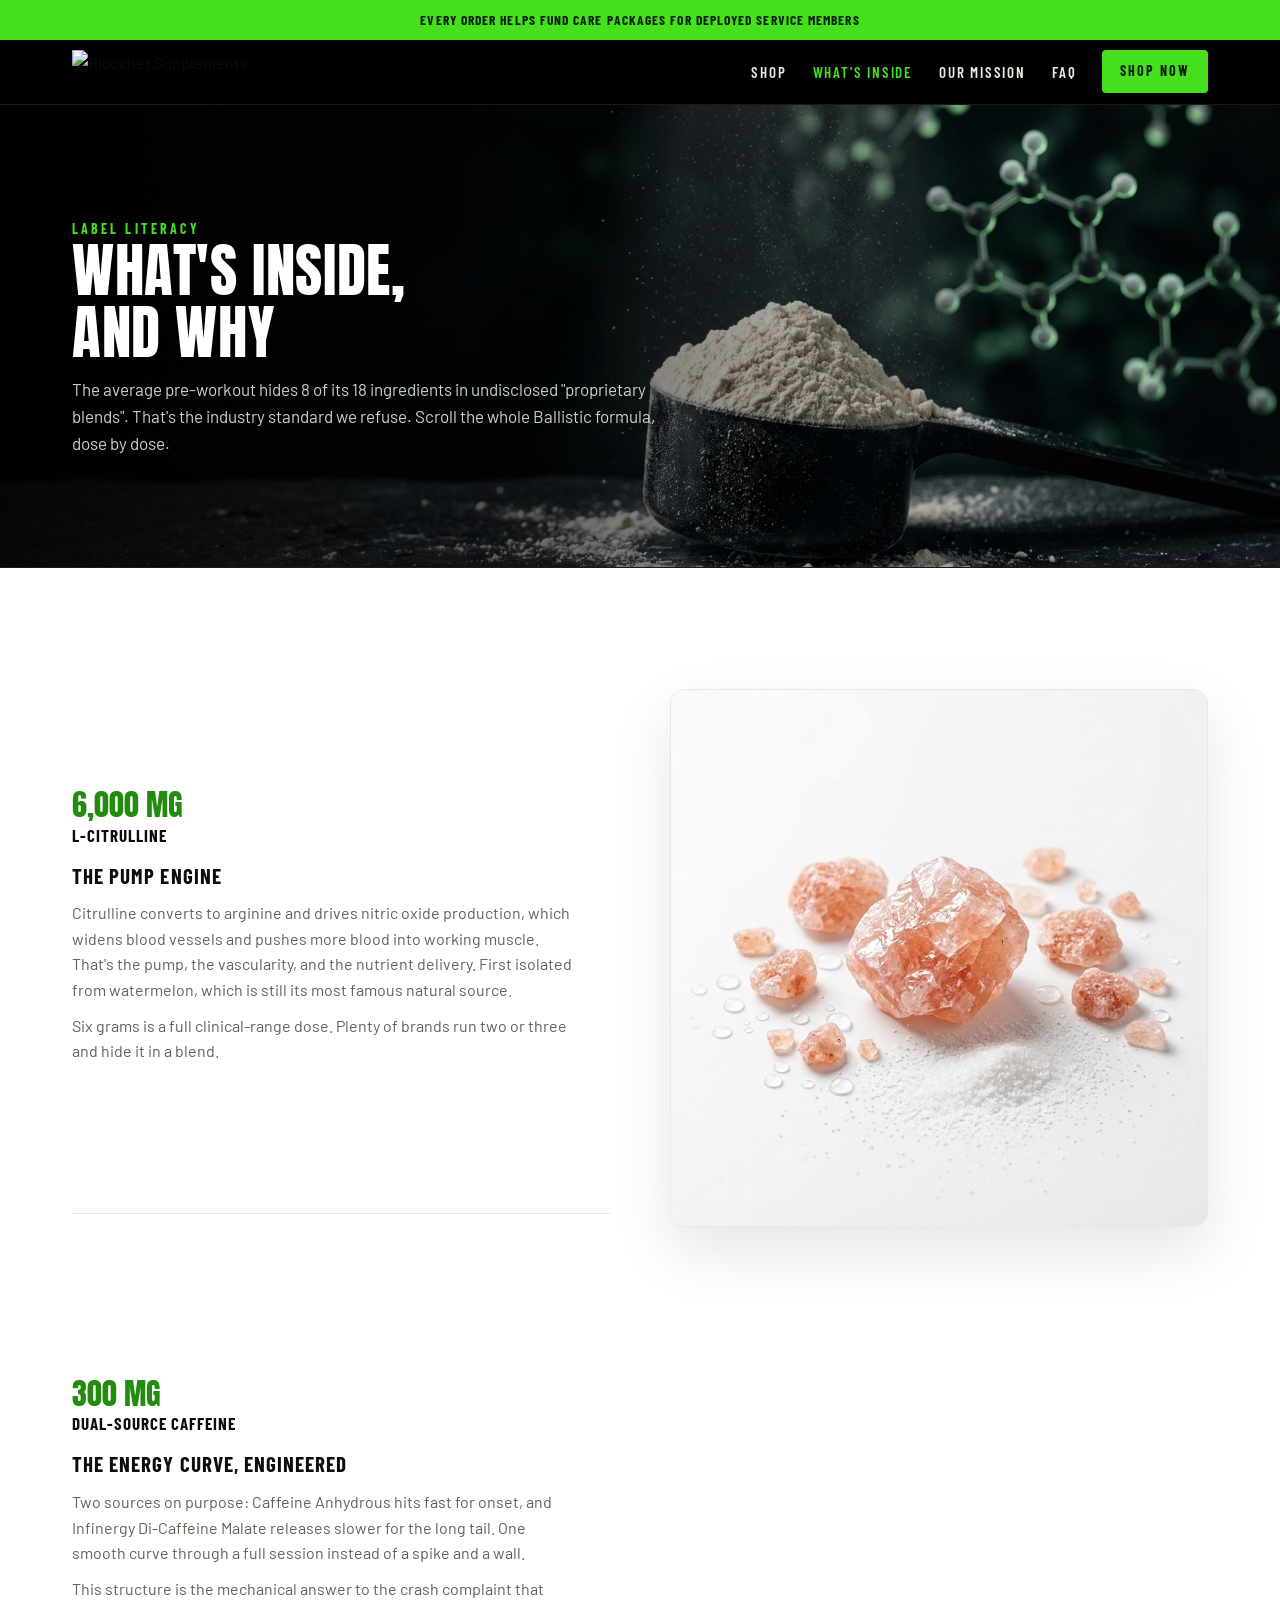
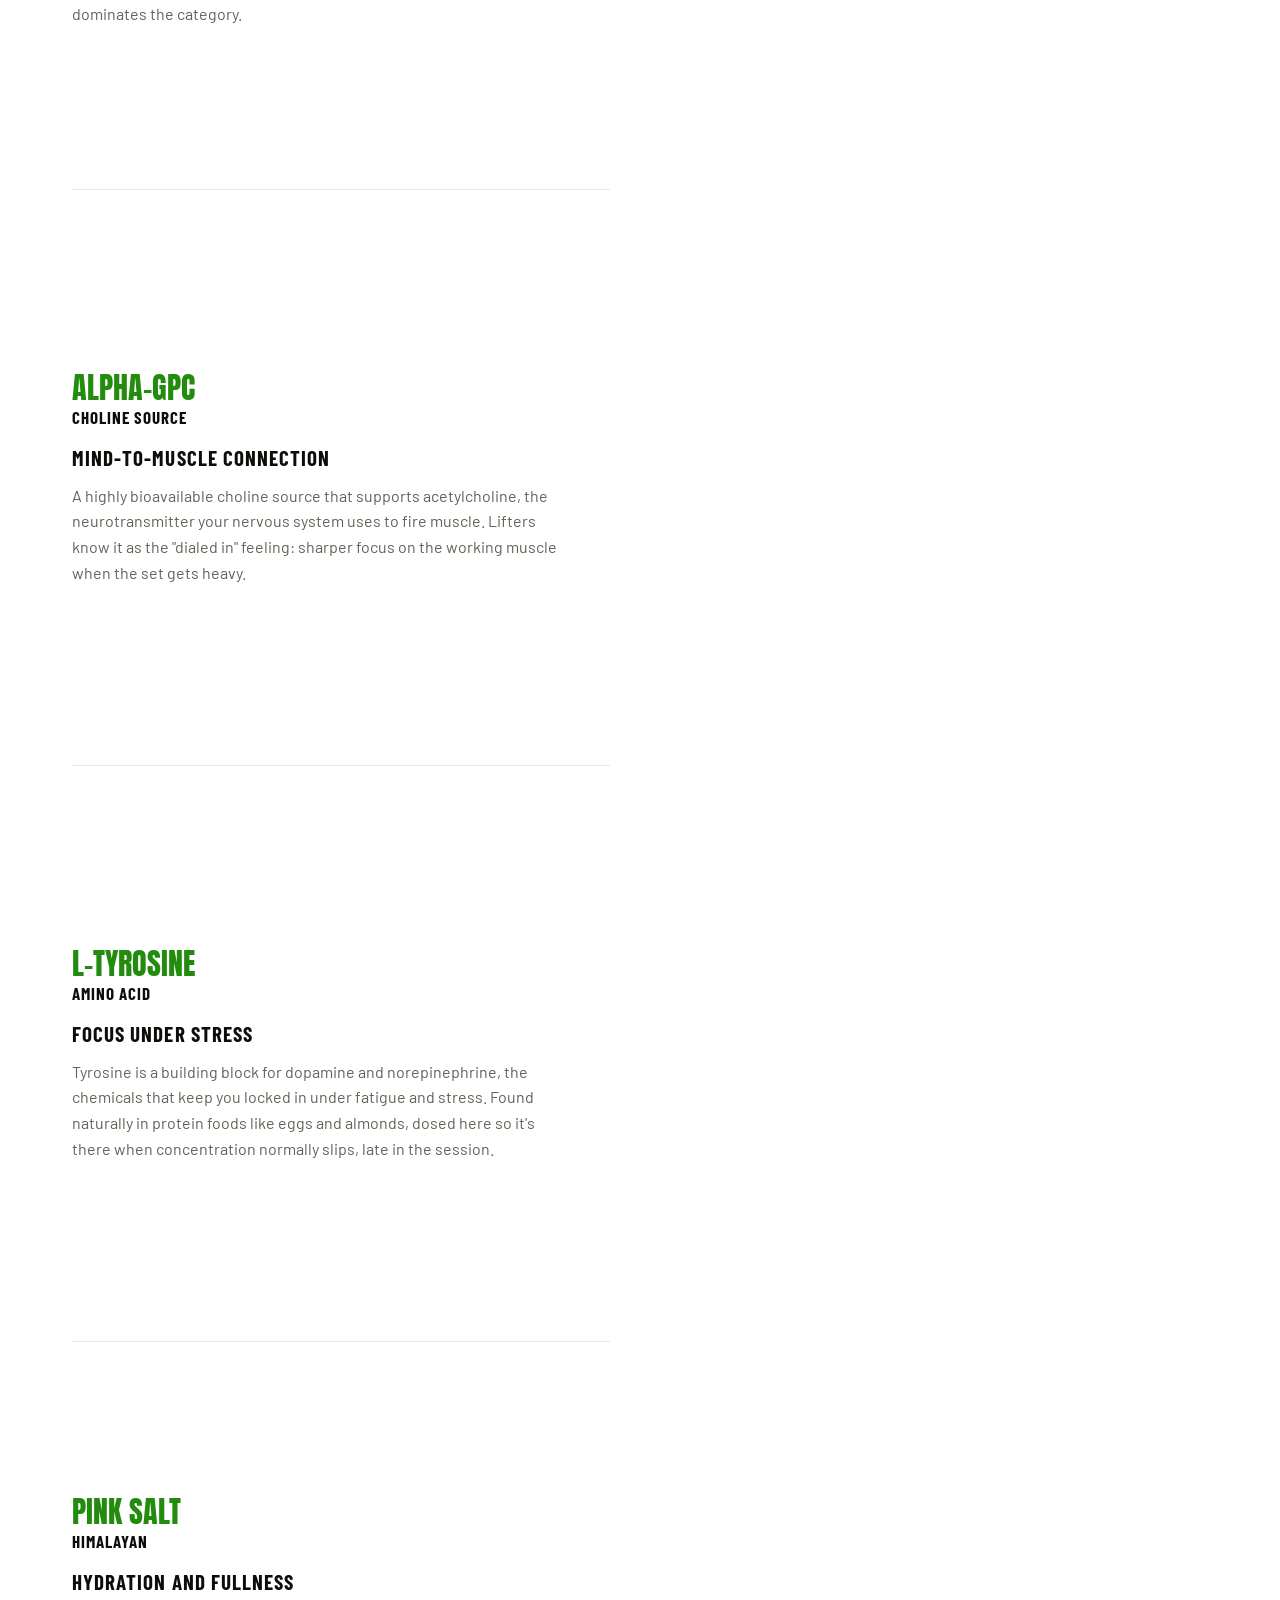
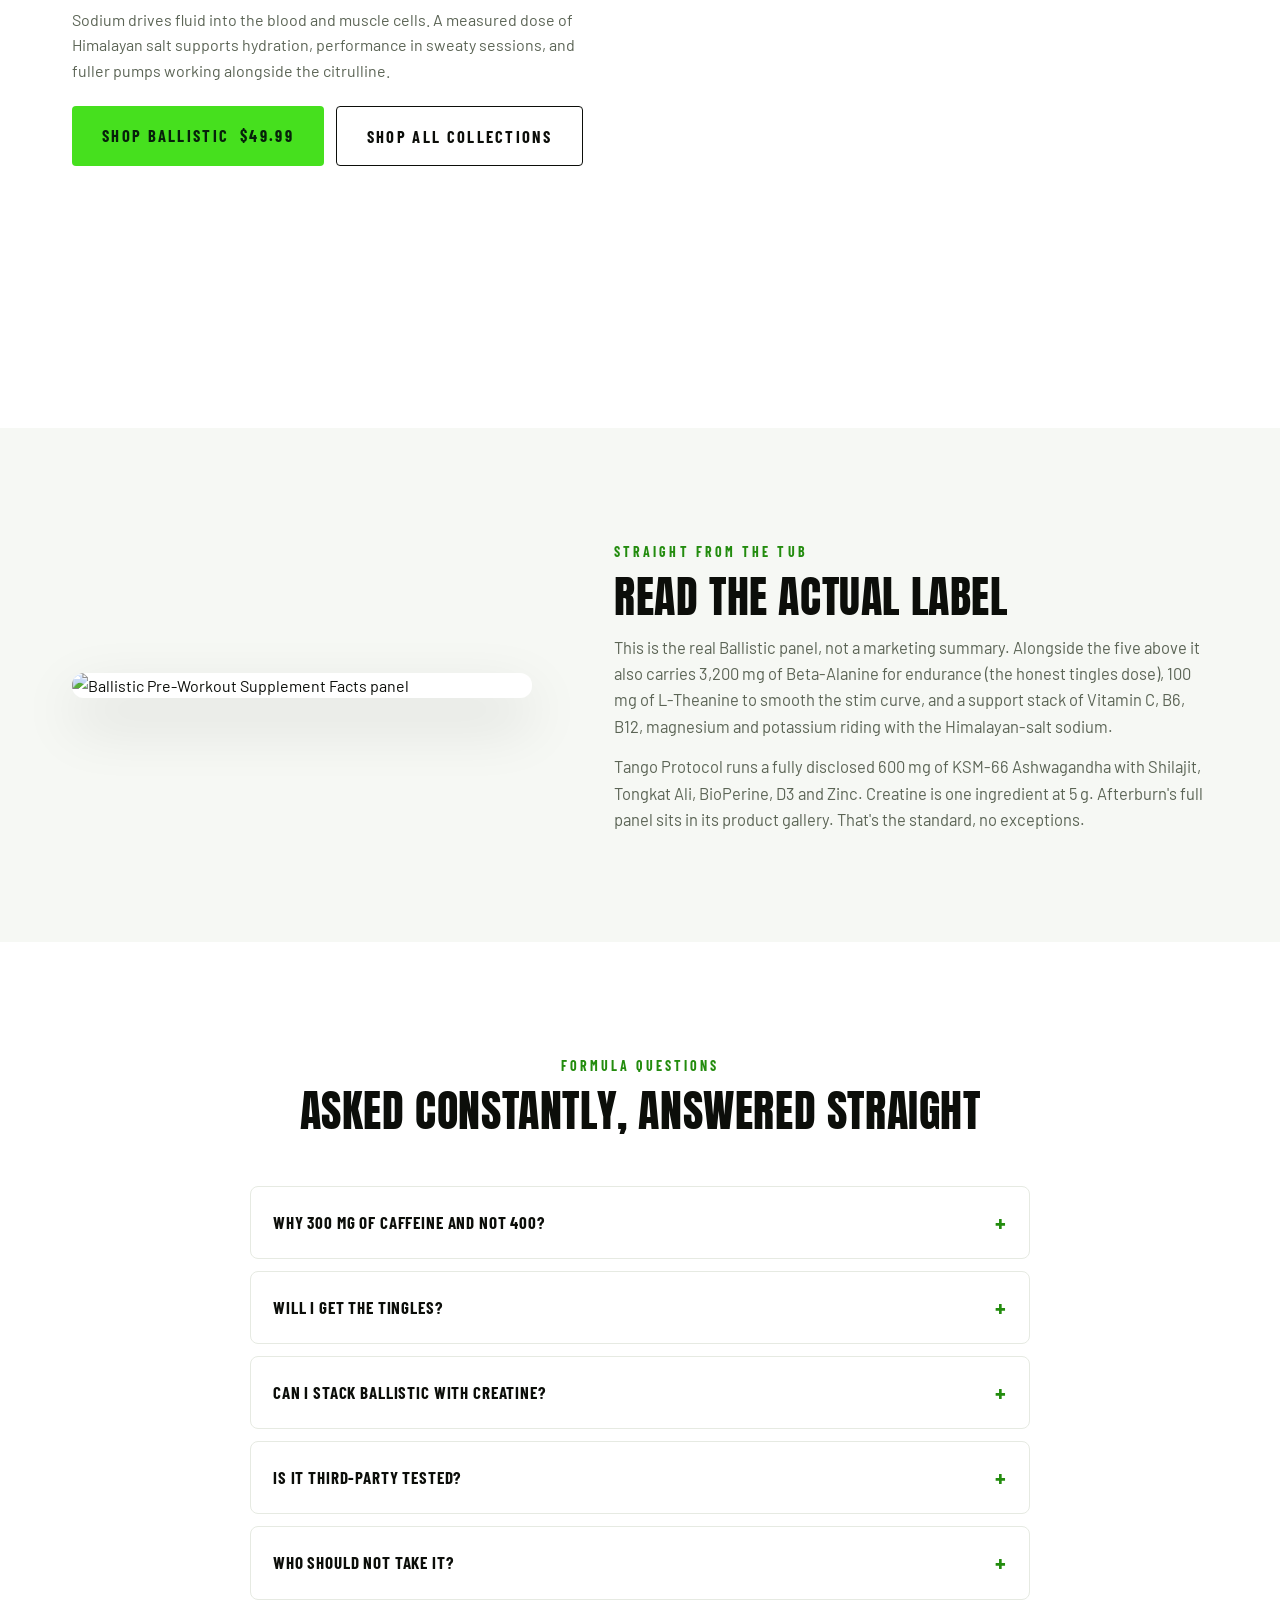
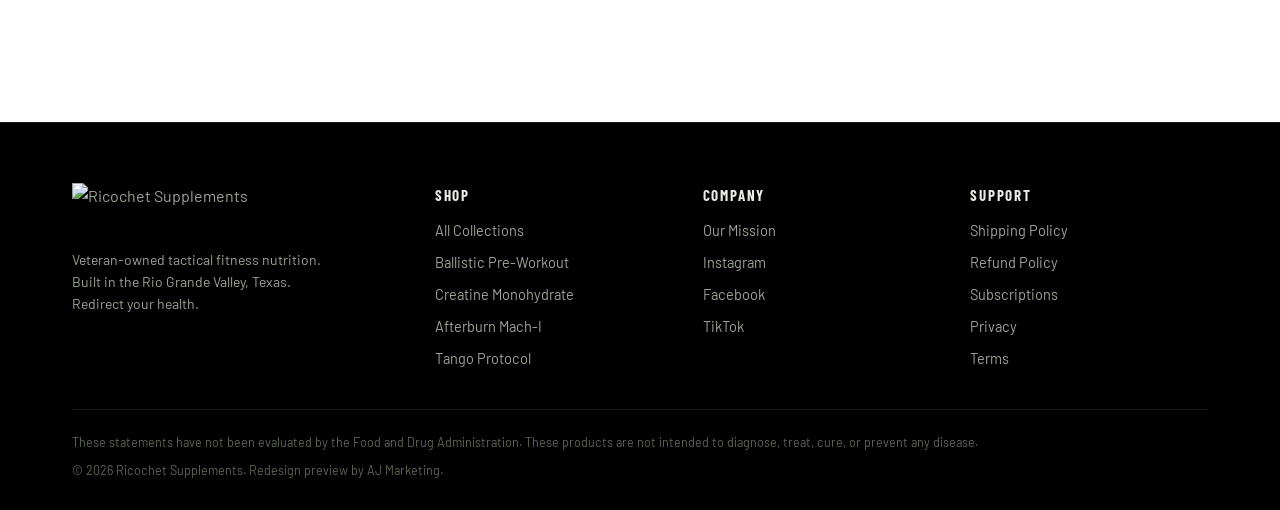
==== commit 63b7ff65: "v6: real scraped reviews on product pages, actual supplement facts in galleries and inside page, cor" ====
--- a/inside.html
+++ b/inside.html
@@ -90,12 +90,16 @@
 </section>
 
 <section class="shopBand">
-  <div class="wrap" style="max-width:820px">
-    <div class="secHead rv">
-      <span class="eyebrow">The Rest of the Line</span>
-      <h2>Same standard, every label</h2>
+  <div class="wrap gBand">
+    <div class="ingPhoto rv" style="max-width:460px"><img src="https://ricochetsupplements.com/cdn/shop/files/IMG-4832.png?width=700" alt="Ballistic Pre-Workout Supplement Facts panel" style="aspect-ratio:auto;object-fit:contain;background:#fff"></div>
+    <div>
+      <div class="secHead rv" style="margin-bottom:14px">
+        <span class="eyebrow">Straight From the Tub</span>
+        <h2>Read the actual label</h2>
+      </div>
+      <p class="rv" style="color:var(--muted);font-size:16.5px;margin-bottom:14px">This is the real Ballistic panel, not a marketing summary. Alongside the five above it also carries 3,200 mg of Beta-Alanine for endurance (the honest tingles dose), 100 mg of L-Theanine to smooth the stim curve, and a support stack of Vitamin C, B6, B12, magnesium and potassium riding with the Himalayan-salt sodium.</p>
+      <p class="rv" style="color:var(--muted);font-size:16.5px">Tango Protocol runs a fully disclosed 600 mg of KSM-66 Ashwagandha with Shilajit, Tongkat Ali, BioPerine, D3 and Zinc. Creatine is one ingredient at 5 g. Afterburn's full panel sits in its product gallery. That's the standard, no exceptions.</p>
     </div>
-    <p class="rv" style="color:var(--muted);font-size:16.5px">Tango Protocol runs a fully disclosed 600 mg of KSM-66 Ashwagandha alongside Shilajit, Tongkat Ali, BioPerine, Vitamin D3 and Zinc Bisglycinate. Creatine is one ingredient at 5 g, micronized, unflavored, nothing else. Full panel pages for Afterburn Mach-I and every product land here as each lab sheet is published: that's the standard, no exceptions.</p>
   </div>
 </section>
 
@@ -107,7 +111,7 @@
     </div>
     <div class="faq rv">
       <details><summary>Why 300 mg of caffeine and not 400?</summary><p>Because the goal is a session you finish strong, not a heart rate you have to manage. 300 mg split across two release speeds covers hard training without the wreckage that pushes people off high-stim pres entirely.</p></details>
-      <details><summary>Will I get the tingles?</summary><p>Ballistic's label is built around pumps, energy and focus rather than high-dose beta-alanine tingles. Check the label panel on the product page for the full ingredient list before your first scoop.</p></details>
+      <details><summary>Will I get the tingles?</summary><p>Yes. Ballistic runs a full 3,200 mg of Beta-Alanine, so the tingles are part of the deal, and they mean the dose is real. They fade as your body adapts; start with a half scoop if you're new to it.</p></details>
       <details><summary>Can I stack Ballistic with Creatine?</summary><p>Yes, that's the intended entry stack. Creatine is a daily foundation; Ballistic is the session tool. Take creatine any time of day, Ballistic 20 to 30 minutes before training.</p></details>
       <details><summary>Is it third-party tested?</summary><p>Every batch is produced in an FDA-registered, GMP-compliant American facility. Published third-party certification is on our roadmap, and lab sheets will live on this page as they land.</p></details>
       <details><summary>Who should not take it?</summary><p>High-stim pre-workouts aren't for everyone. If you're sensitive to caffeine, pregnant or nursing, or on medication, talk to your doctor first. Always start with a half scoop to assess tolerance.</p></details>
--- a/style.css
+++ b/style.css
@@ -62,6 +62,46 @@
 .pdpTicks span::before{content:"";display:inline-block;width:7px;height:7px;background:var(--green);margin-right:8px;transform:rotate(45deg)}
 .pdpAcc{margin-top:18px}
 @media(max-width:900px){.pdp{grid-template-columns:1fr}.pdpImg{position:static;max-width:460px;margin:0 auto}}
+.gal .main{border:1px solid var(--line);border-radius:12px;background:#fff;padding:16px;margin-bottom:12px}
+.gal .main img{width:100%;height:auto;aspect-ratio:1/1;object-fit:contain}
+.gal .thumbs{display:grid;grid-template-columns:repeat(4,1fr);gap:10px}
+.gal .thumbs button{border:1.5px solid var(--line);border-radius:8px;background:#fff;padding:6px;cursor:pointer;transition:border-color .12s}
+.gal .thumbs button.on,.gal .thumbs button:hover{border-color:var(--greenInk)}
+.gal .thumbs img{width:100%;aspect-ratio:1/1;object-fit:contain}
+.revBand{display:flex;align-items:center;gap:14px;border:1px solid var(--line);border-radius:8px;background:var(--soft);padding:14px 18px;margin:18px 0 4px}
+.revBand svg{width:22px;height:22px;stroke:var(--greenInk);stroke-width:1.6;fill:none;flex-shrink:0}
+.revBand b{font-family:"Barlow Condensed";font-weight:700;letter-spacing:.05em;text-transform:uppercase;font-size:15px}
+.revBand span{color:var(--muted);font-size:13.5px}
+.carousel{display:grid;grid-auto-flow:column;grid-auto-columns:minmax(240px,280px);gap:18px;overflow-x:auto;scroll-snap-type:x mandatory;padding-bottom:14px}
+.carousel .prod{scroll-snap-align:start}
+.carousel .prod .ph{height:220px}
+.missionMini{background:var(--dark);color:var(--chrome)}
+.missionMini .wrap{display:grid;grid-template-columns:1.1fr .9fr;gap:44px;align-items:center;padding-top:0;padding-bottom:0}
+.missionMini .txt{padding:64px 0}
+.missionMini h2{color:#fff;font-size:clamp(26px,3vw,38px);margin-top:10px}
+.missionMini p{color:#A7B1A0;margin:14px 0 22px;font-size:16px;max-width:50ch}
+.missionMini .imgSide{align-self:stretch;min-height:300px;background:url('/img/mission.jpg') center/cover no-repeat;position:relative}
+.missionMini .imgSide::after{content:"";position:absolute;inset:0;background:linear-gradient(270deg,var(--dark) 0%,transparent 35%)}
+@media(max-width:900px){.missionMini .wrap{grid-template-columns:1fr}.missionMini .imgSide{display:none}.missionMini .txt{padding:52px 0}}
+.gBand{display:grid;grid-template-columns:.9fr 1.1fr;gap:56px;align-items:center}
+.gBand .ingPhoto img{aspect-ratio:4/5;object-fit:cover}
+.gBand ul{list-style:none;display:flex;flex-direction:column;gap:12px;margin-top:18px}
+.gBand li{display:flex;gap:12px;align-items:baseline;font-size:15.5px;color:var(--ink)}
+.gBand li .y{color:var(--greenInk);font-weight:700}
+.gBand li small{display:block;color:var(--muted);font-size:13.5px}
+@media(max-width:900px){.gBand{grid-template-columns:1fr}.gBand .ingPhoto{max-width:420px;margin:0 auto}}
+.revGrid{display:grid;grid-template-columns:repeat(3,1fr);gap:20px}
+.rev{background:#fff;border:1px solid var(--line);border-radius:10px;padding:22px 24px;display:flex;flex-direction:column;gap:8px}
+.rev .stars{color:var(--greenInk);font-size:15px;letter-spacing:2px}
+.rev p{color:var(--ink);font-size:15px;flex:1}
+.rev .who{display:flex;justify-content:space-between;align-items:baseline;color:var(--muted);font-size:13px}
+.rev .who b{color:var(--ink);font-family:"Barlow Condensed";font-weight:700;letter-spacing:.05em;text-transform:uppercase;font-size:14.5px}
+.rev .vrf{color:var(--greenInk);font-family:"Barlow Condensed";font-weight:600;font-size:12px;letter-spacing:.08em;text-transform:uppercase}
+@media(max-width:900px){.revGrid{grid-template-columns:1fr 1fr}}
+@media(max-width:600px){.revGrid{grid-template-columns:1fr}}
+.founderNote{background:#fff;border:1px solid var(--line);border-left:4px solid var(--green);border-radius:10px;padding:30px 32px;max-width:720px;margin:0 auto}
+.founderNote p{color:var(--muted);font-size:16.5px}
+.founderNote .sig{font-family:Anton,Impact,sans-serif;text-transform:uppercase;letter-spacing:.06em;color:var(--ink);margin-top:16px;font-size:18px}
 .scrolly{display:grid;grid-template-columns:1fr 1fr;gap:60px;align-items:start}
 .scrollySteps .step{min-height:64vh;display:flex;flex-direction:column;justify-content:center;border-bottom:1px solid var(--line);padding:34px 0}
 .scrollySteps .step:last-child{border-bottom:none}
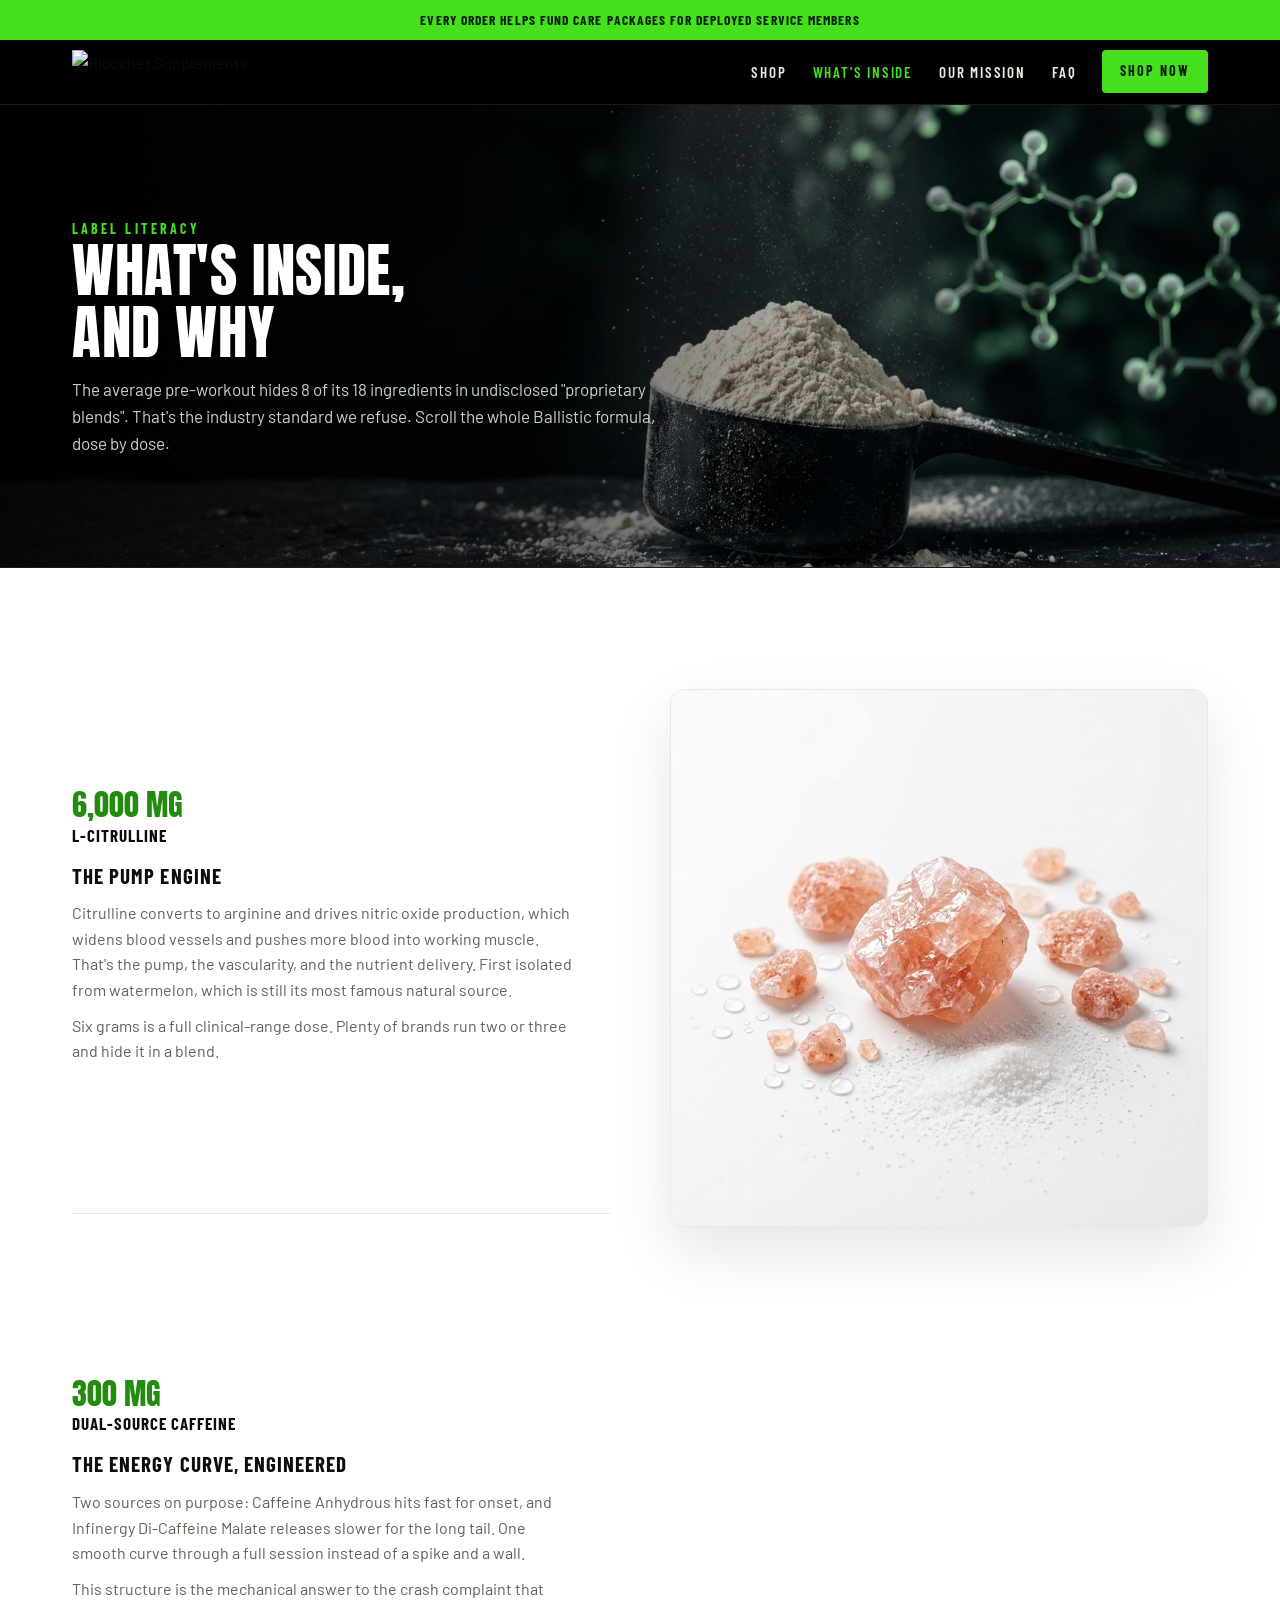
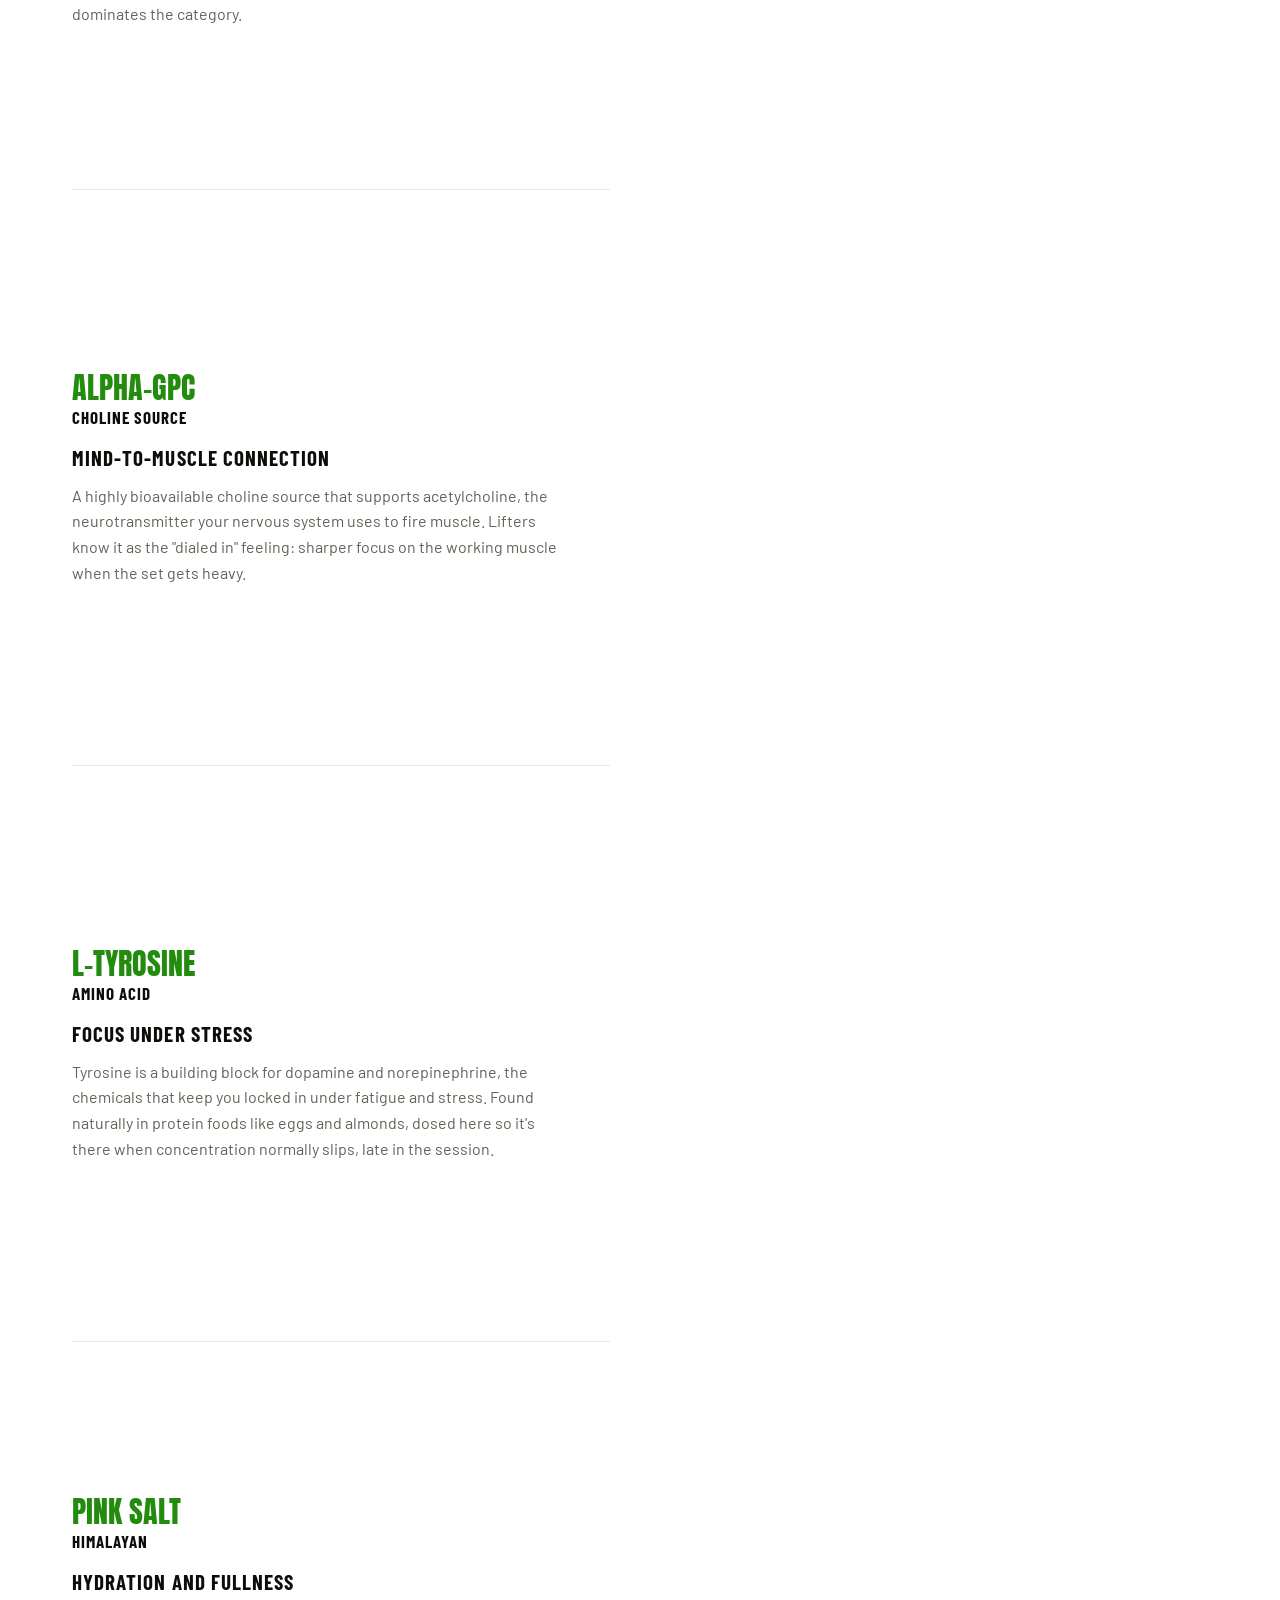
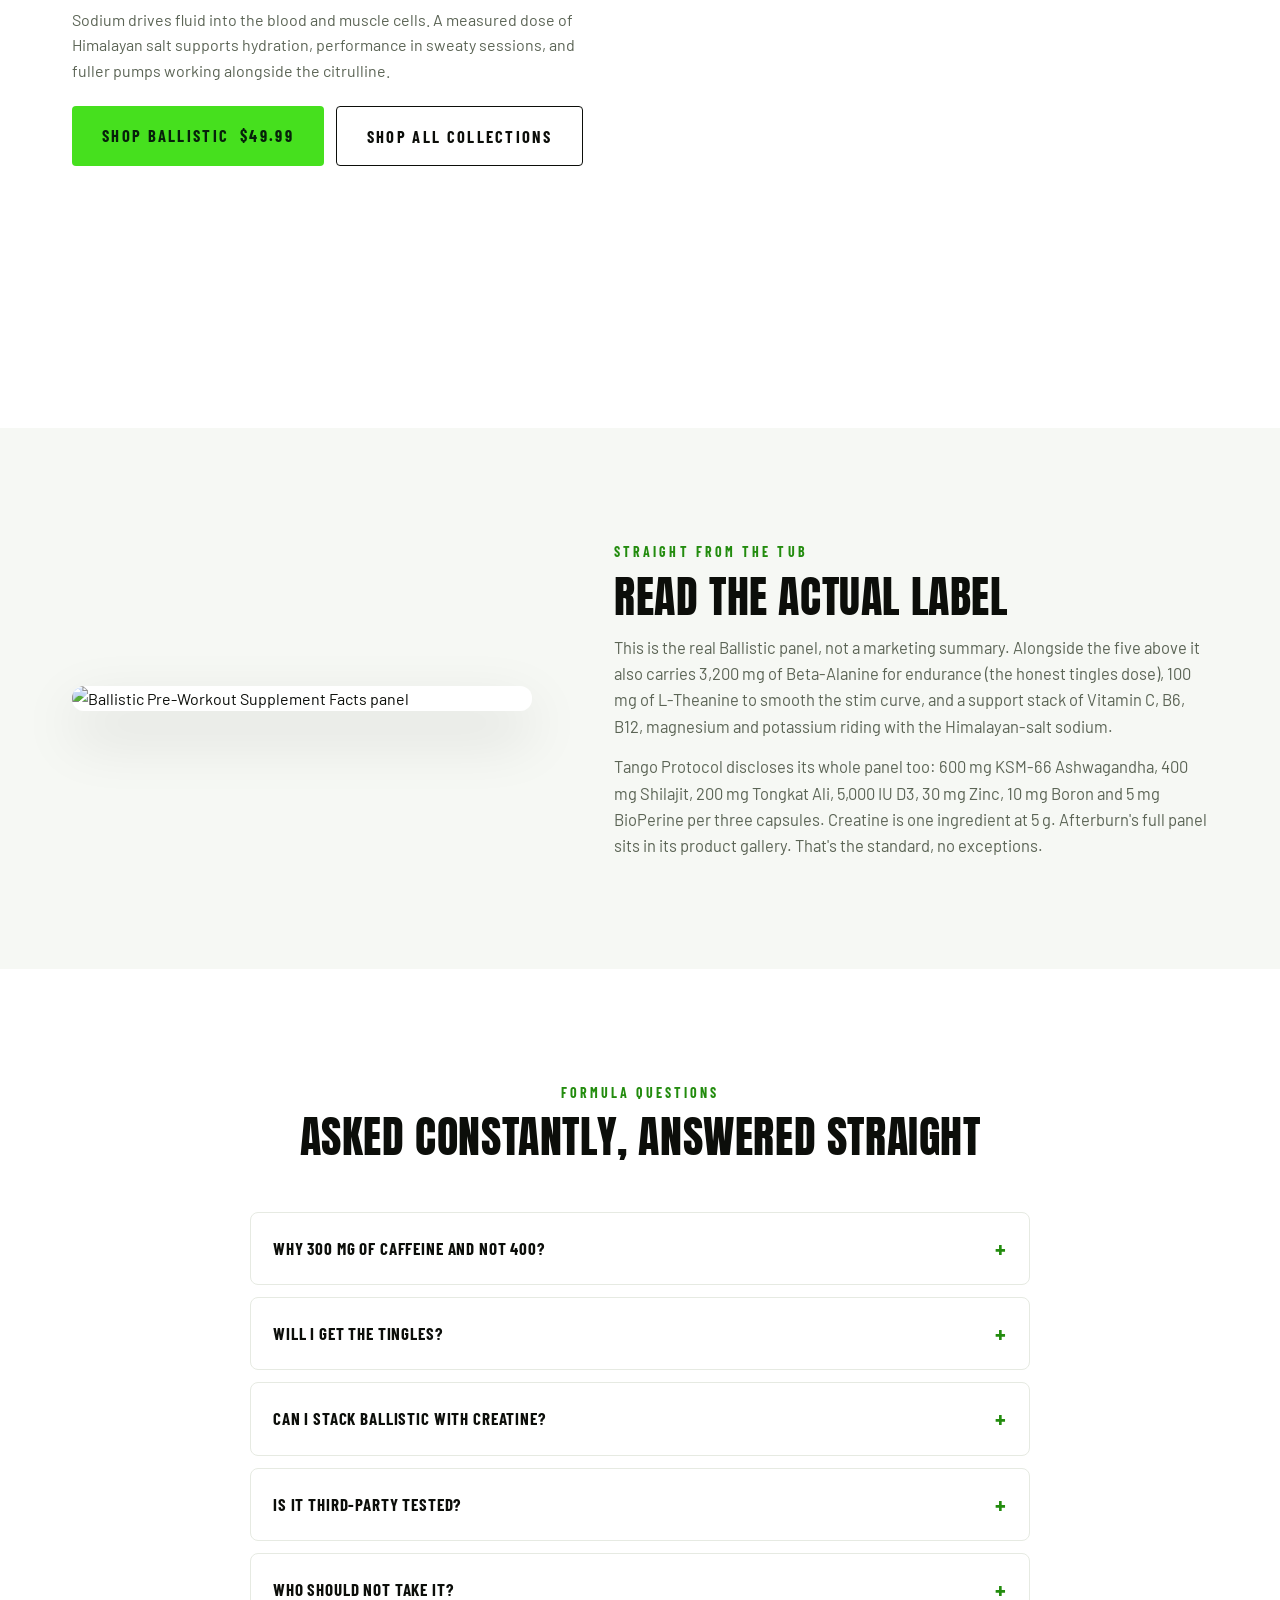
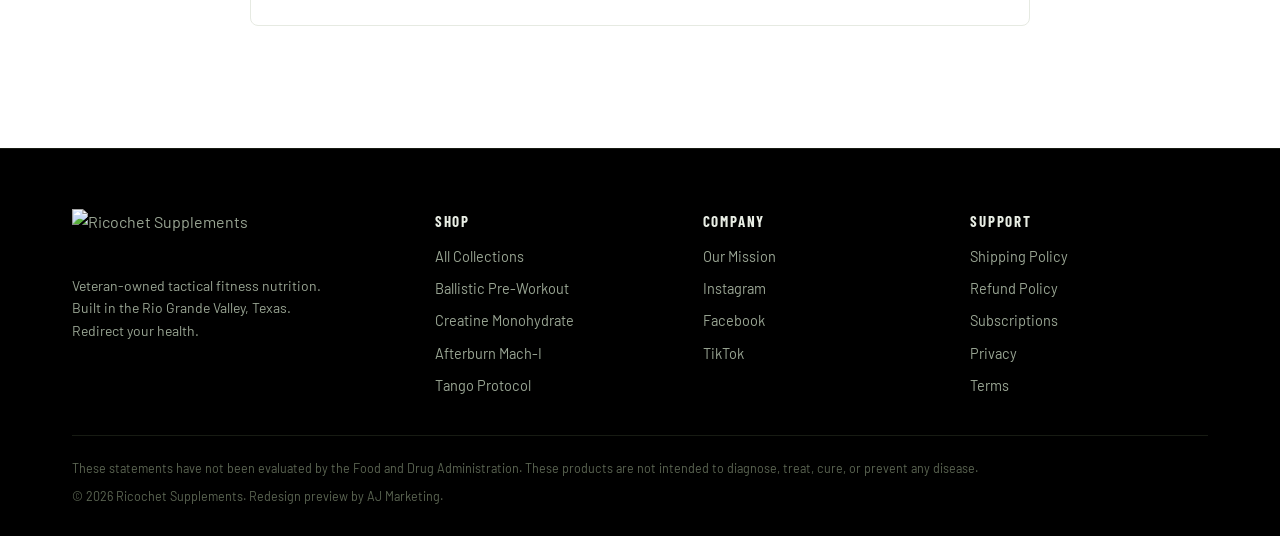
==== commit 62edab03: "v6.2: full Tango panel doses from the real label, boron included Co-Authored-By: Claude Fable 5 <nor" ====
--- a/inside.html
+++ b/inside.html
@@ -6,6 +6,11 @@
 <meta name="robots" content="noindex, nofollow">
 <title>What's Inside | Ricochet Supplements</title>
 <meta name="description" content="The full Ballistic Pre-Workout ingredient breakdown: every dose, why it's in the formula, and what it does. No proprietary blends.">
+<meta property="og:title" content="What's Inside | Ricochet Supplements">
+<meta property="og:description" content="The whole Ballistic formula, dose by dose, straight from the real label. No proprietary blends.">
+<meta property="og:image" content="https://ricochet-supplements.vercel.app/img/inside-hero.jpg">
+<meta property="og:type" content="website">
+<meta name="twitter:card" content="summary_large_image">
 <link rel="icon" href="https://ricochetsupplements.com/cdn/shop/files/Draft_Final.png?height=64&v=1776456821">
 <link rel="preconnect" href="https://fonts.googleapis.com">
 <link rel="preconnect" href="https://fonts.gstatic.com" crossorigin>
@@ -98,7 +103,7 @@
         <h2>Read the actual label</h2>
       </div>
       <p class="rv" style="color:var(--muted);font-size:16.5px;margin-bottom:14px">This is the real Ballistic panel, not a marketing summary. Alongside the five above it also carries 3,200 mg of Beta-Alanine for endurance (the honest tingles dose), 100 mg of L-Theanine to smooth the stim curve, and a support stack of Vitamin C, B6, B12, magnesium and potassium riding with the Himalayan-salt sodium.</p>
-      <p class="rv" style="color:var(--muted);font-size:16.5px">Tango Protocol runs a fully disclosed 600 mg of KSM-66 Ashwagandha with Shilajit, Tongkat Ali, BioPerine, D3 and Zinc. Creatine is one ingredient at 5 g. Afterburn's full panel sits in its product gallery. That's the standard, no exceptions.</p>
+      <p class="rv" style="color:var(--muted);font-size:16.5px">Tango Protocol discloses its whole panel too: 600 mg KSM-66 Ashwagandha, 400 mg Shilajit, 200 mg Tongkat Ali, 5,000 IU D3, 30 mg Zinc, 10 mg Boron and 5 mg BioPerine per three capsules. Creatine is one ingredient at 5 g. Afterburn's full panel sits in its product gallery. That's the standard, no exceptions.</p>
     </div>
   </div>
 </section>
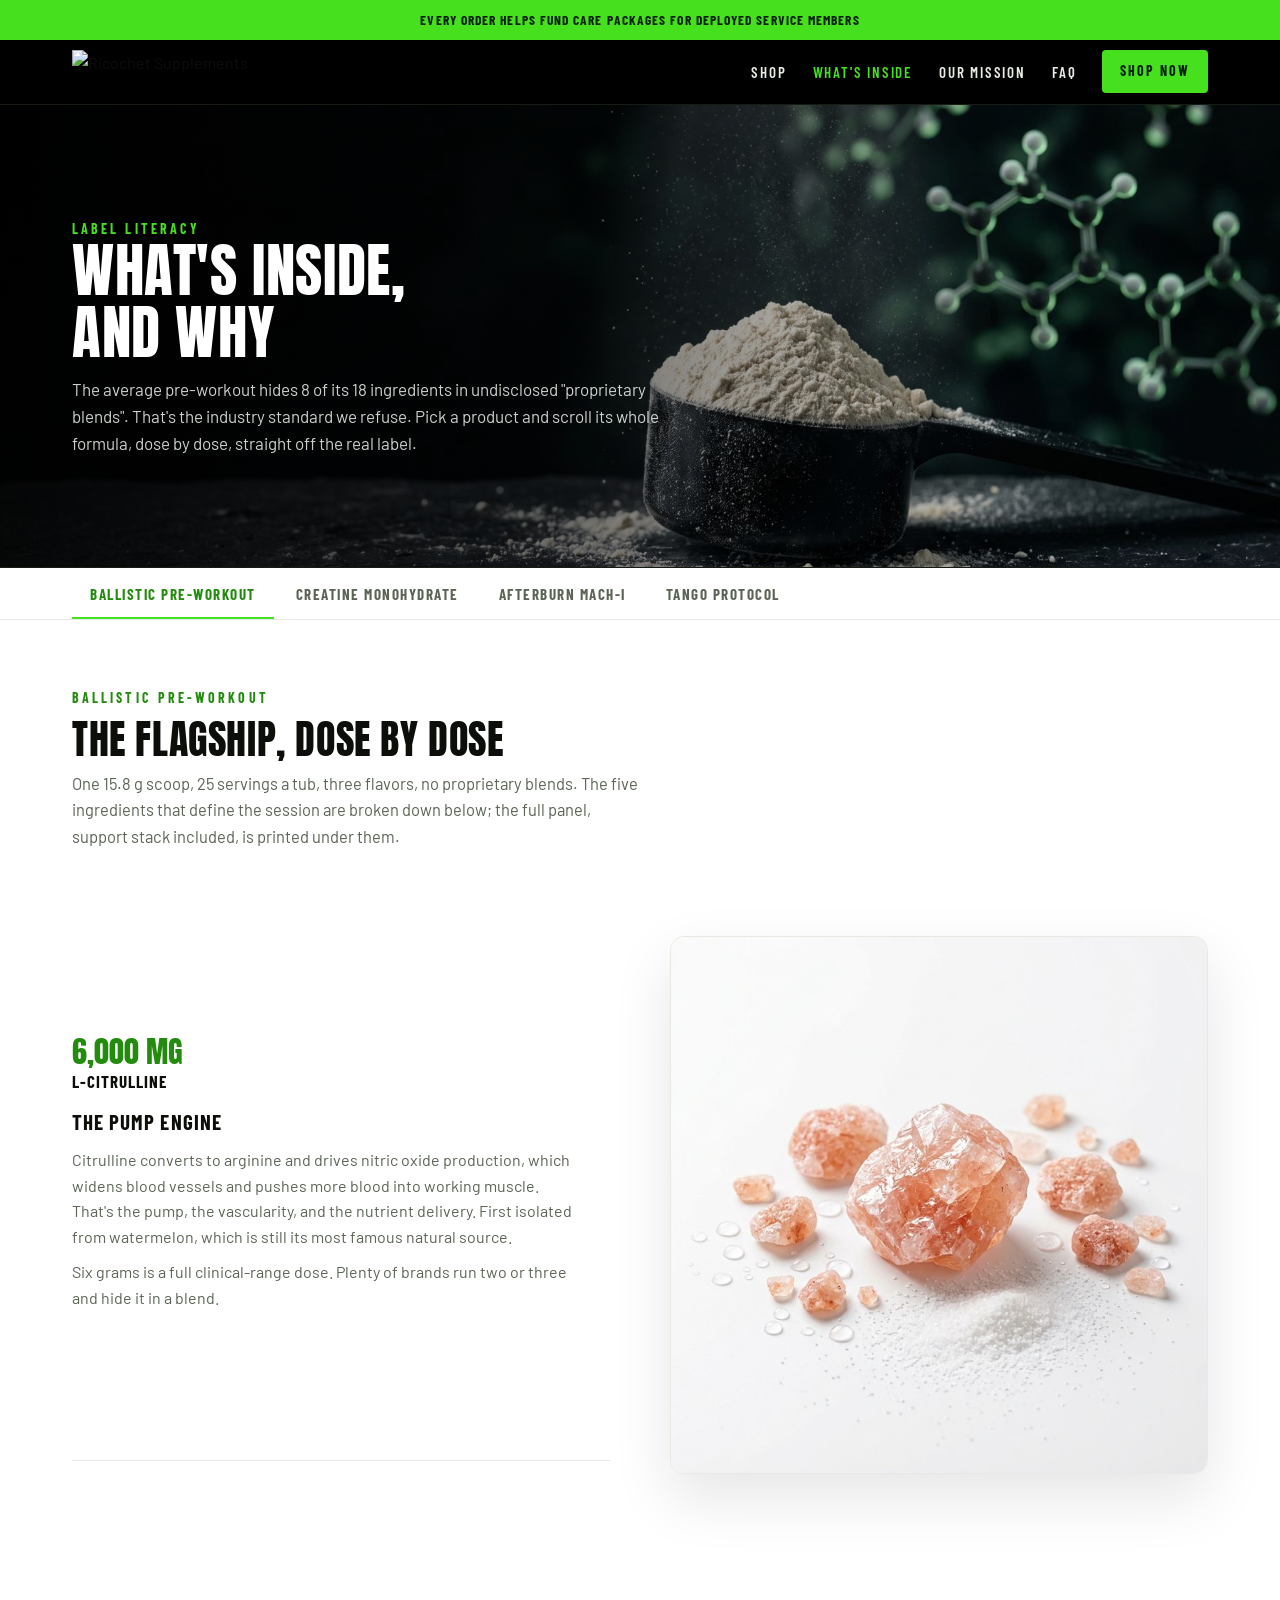
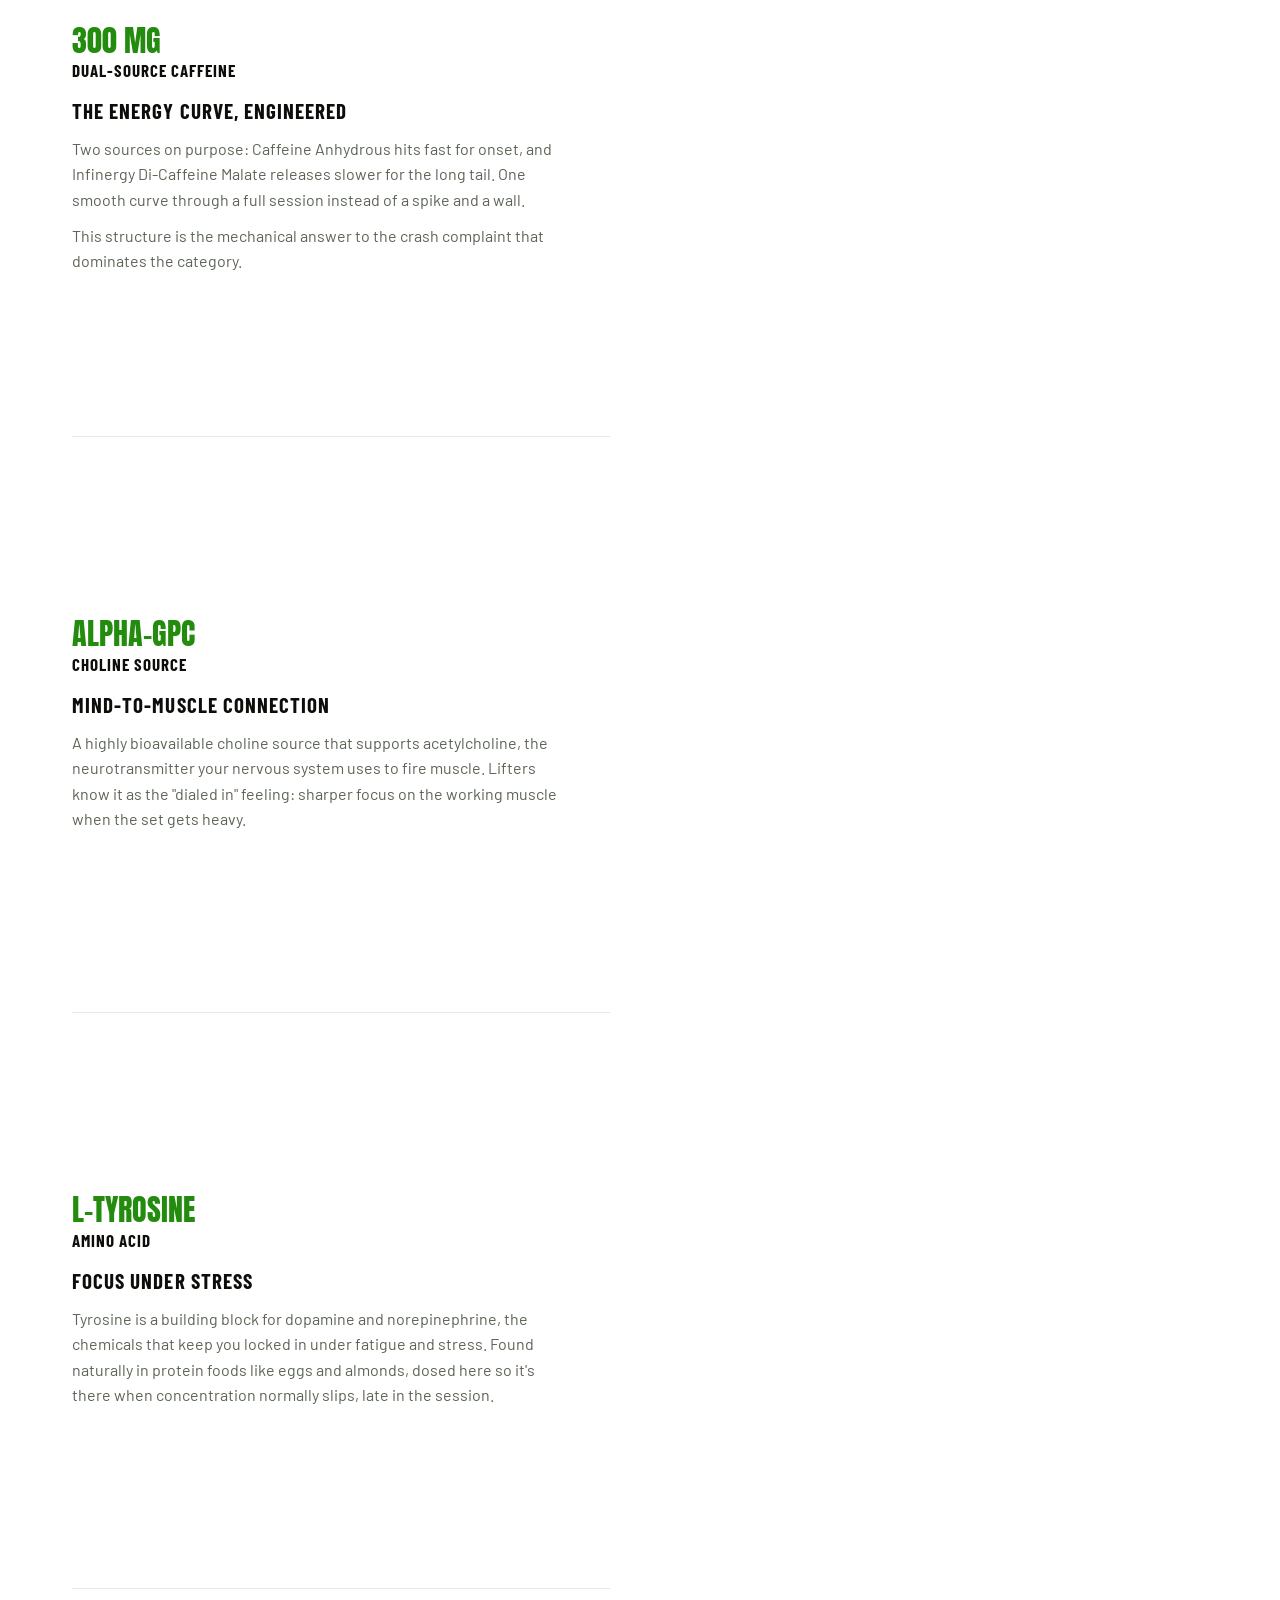
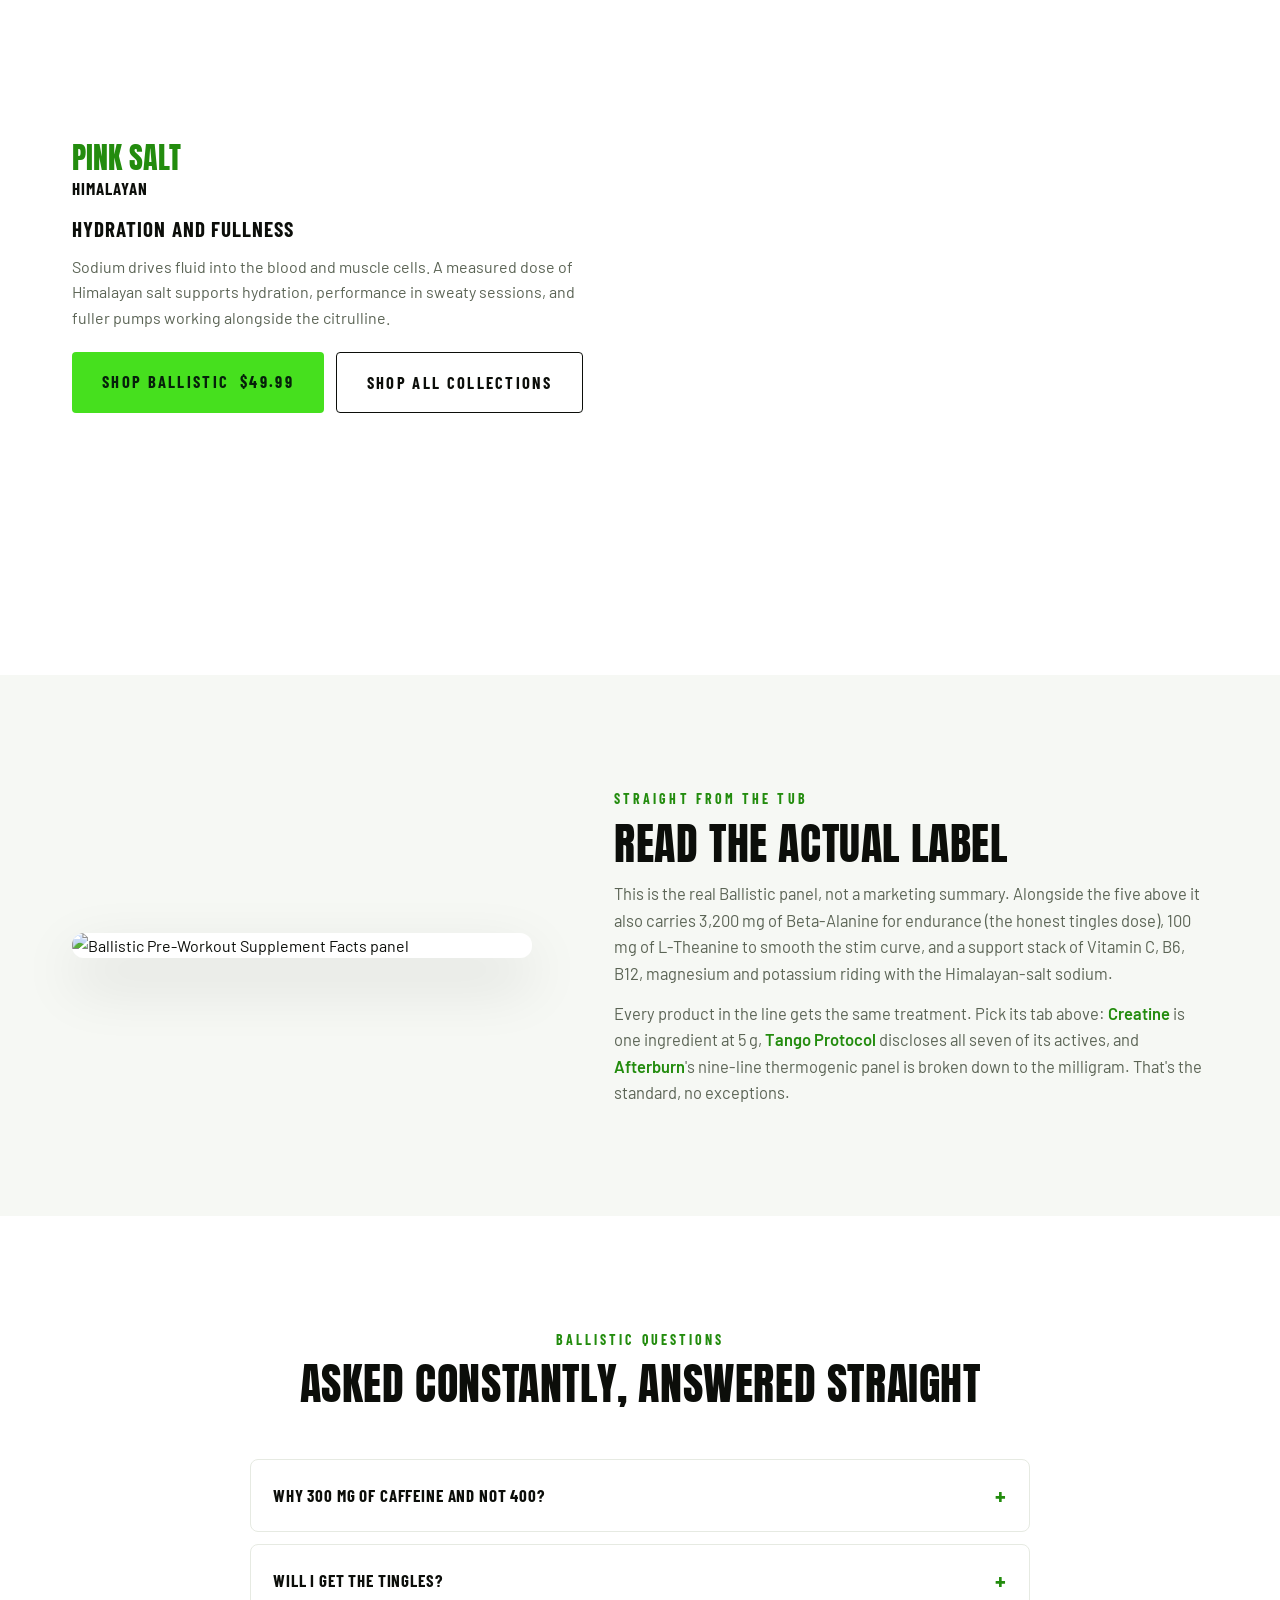
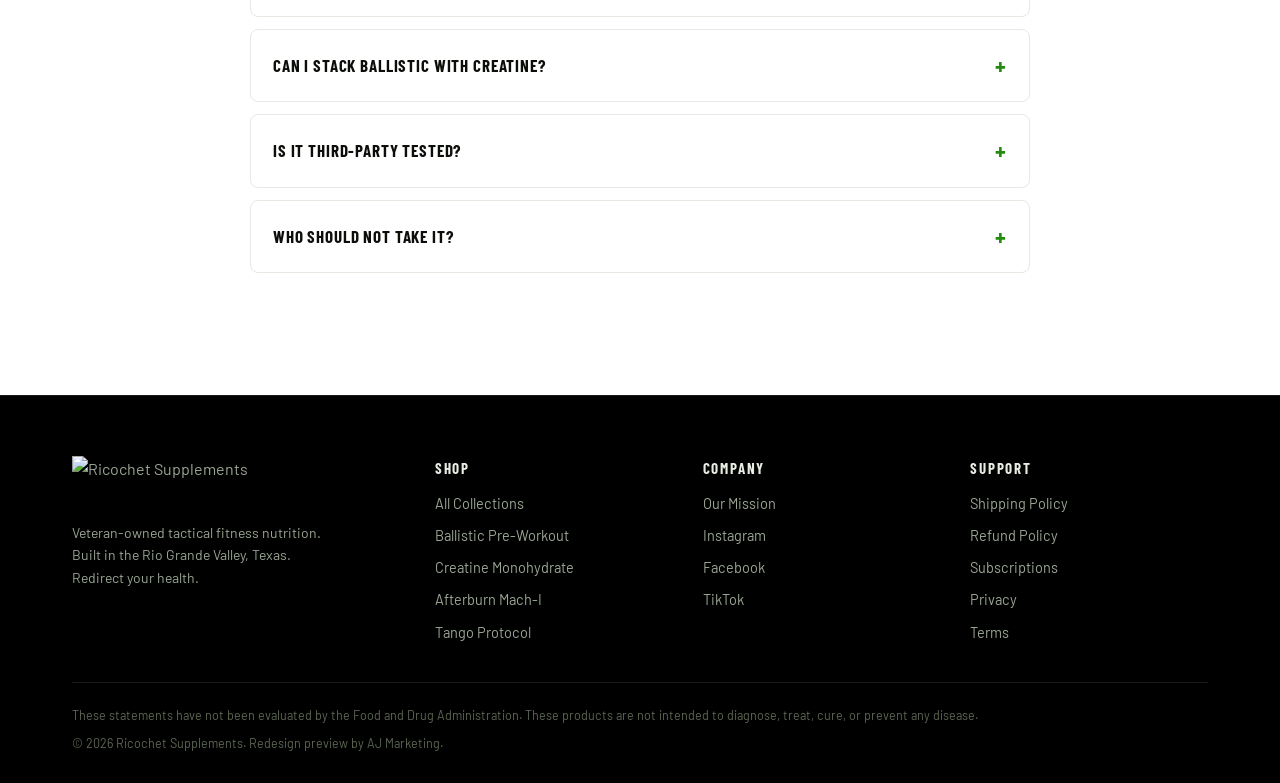
==== commit b444a856: "v7: What's Inside tabs for all four supplements: Creatine, Afterburn (label transcribed) and Tango s" ====
--- a/inside.html
+++ b/inside.html
@@ -5,9 +5,9 @@
 <meta name="viewport" content="width=device-width, initial-scale=1">
 <meta name="robots" content="noindex, nofollow">
 <title>What's Inside | Ricochet Supplements</title>
-<meta name="description" content="The full Ballistic Pre-Workout ingredient breakdown: every dose, why it's in the formula, and what it does. No proprietary blends.">
+<meta name="description" content="Every Ricochet formula, dose by dose, straight from the real labels: Ballistic Pre-Workout, Creatine Monohydrate, Afterburn Mach-I and Tango Protocol. No proprietary blends.">
 <meta property="og:title" content="What's Inside | Ricochet Supplements">
-<meta property="og:description" content="The whole Ballistic formula, dose by dose, straight from the real label. No proprietary blends.">
+<meta property="og:description" content="Every Ricochet formula, dose by dose, straight from the real labels. Ballistic, Creatine, Afterburn and Tango. No proprietary blends.">
 <meta property="og:image" content="https://ricochet-supplements.vercel.app/img/inside-hero.jpg">
 <meta property="og:type" content="website">
 <meta name="twitter:card" content="summary_large_image">
@@ -38,13 +38,31 @@
   <div class="wrap">
     <span class="eyebrow" style="color:var(--green)">Label Literacy</span>
     <h1>What's inside,<br>and why</h1>
-    <p>The average pre-workout hides 8 of its 18 ingredients in undisclosed "proprietary blends". That's the industry standard we refuse. Scroll the whole Ballistic formula, dose by dose.</p>
-  </div>
-</div>
-
-<section>
-  <div class="wrap scrolly" style="padding-top:70px">
-    <div class="scrollySteps" id="steps">
+    <p>The average pre-workout hides 8 of its 18 ingredients in undisclosed "proprietary blends". That's the industry standard we refuse. Pick a product and scroll its whole formula, dose by dose, straight off the real label.</p>
+  </div>
+</div>
+
+<div class="insideTabs" id="insideTabs">
+  <div class="wrap" role="tablist" aria-label="Choose a product">
+    <button type="button" class="tab on" role="tab" aria-selected="true" data-track="ballistic"><span class="full">Ballistic Pre-Workout</span><span class="short">Ballistic</span></button>
+    <button type="button" class="tab" role="tab" aria-selected="false" data-track="creatine"><span class="full">Creatine Monohydrate</span><span class="short">Creatine</span></button>
+    <button type="button" class="tab" role="tab" aria-selected="false" data-track="afterburn"><span class="full">Afterburn Mach-I</span><span class="short">Afterburn</span></button>
+    <button type="button" class="tab" role="tab" aria-selected="false" data-track="tango"><span class="full">Tango Protocol</span><span class="short">Tango</span></button>
+  </div>
+</div>
+
+<div class="tracks" id="tracks">
+
+<!-- ================= BALLISTIC ================= -->
+<div class="track on" data-track="ballistic">
+<section>
+  <div class="wrap trackHead">
+    <span class="eyebrow">Ballistic Pre-Workout</span>
+    <h2>The flagship, dose by dose</h2>
+    <p>One 15.8 g scoop, 25 servings a tub, three flavors, no proprietary blends. The five ingredients that define the session are broken down below; the full panel, support stack included, is printed under them.</p>
+  </div>
+  <div class="wrap scrolly" style="padding-top:36px">
+    <div class="scrollySteps">
       <div class="step" data-img="0">
         <div class="stepImg"><img src="/img/ing-citrulline.jpg" alt="L-Citrulline"></div>
         <span class="dose">6,000 mg<small>L-Citrulline</small></span>
@@ -83,7 +101,7 @@
       </div>
     </div>
     <div class="scrollyPin">
-      <div class="scrollyFrame" id="frame">
+      <div class="scrollyFrame">
         <img src="/img/ing-citrulline.jpg" alt="" class="show">
         <img src="/img/ing-caffeine.jpg" alt="">
         <img src="/img/ing-gpc.jpg" alt="">
@@ -103,7 +121,7 @@
         <h2>Read the actual label</h2>
       </div>
       <p class="rv" style="color:var(--muted);font-size:16.5px;margin-bottom:14px">This is the real Ballistic panel, not a marketing summary. Alongside the five above it also carries 3,200 mg of Beta-Alanine for endurance (the honest tingles dose), 100 mg of L-Theanine to smooth the stim curve, and a support stack of Vitamin C, B6, B12, magnesium and potassium riding with the Himalayan-salt sodium.</p>
-      <p class="rv" style="color:var(--muted);font-size:16.5px">Tango Protocol discloses its whole panel too: 600 mg KSM-66 Ashwagandha, 400 mg Shilajit, 200 mg Tongkat Ali, 5,000 IU D3, 30 mg Zinc, 10 mg Boron and 5 mg BioPerine per three capsules. Creatine is one ingredient at 5 g. Afterburn's full panel sits in its product gallery. That's the standard, no exceptions.</p>
+      <p class="rv" style="color:var(--muted);font-size:16.5px">Every product in the line gets the same treatment. Pick its tab above: <a href="#creatine" style="color:var(--greenInk);font-weight:600">Creatine</a> is one ingredient at 5 g, <a href="#tango" style="color:var(--greenInk);font-weight:600">Tango Protocol</a> discloses all seven of its actives, and <a href="#afterburn" style="color:var(--greenInk);font-weight:600">Afterburn</a>'s nine-line thermogenic panel is broken down to the milligram. That's the standard, no exceptions.</p>
     </div>
   </div>
 </section>
@@ -111,7 +129,7 @@
 <section>
   <div class="wrap">
     <div class="secHead center rv">
-      <span class="eyebrow">Formula Questions</span>
+      <span class="eyebrow">Ballistic Questions</span>
       <h2>Asked constantly, answered straight</h2>
     </div>
     <div class="faq rv">
@@ -123,6 +141,315 @@
     </div>
   </div>
 </section>
+</div>
+
+<!-- ================= CREATINE ================= -->
+<div class="track" data-track="creatine">
+<section>
+  <div class="wrap trackHead">
+    <span class="eyebrow">Creatine Monohydrate</span>
+    <h2>One ingredient, one dose</h2>
+    <p>A 5 g scoop, 60 servings a tub, and a label with a single line on it. Here's why that line is the most studied one in sports nutrition, and why it's micronized and unflavored.</p>
+  </div>
+  <div class="wrap scrolly" style="padding-top:36px">
+    <div class="scrollySteps">
+      <div class="step" data-img="0">
+        <div class="stepImg"><img src="/img/ing-creatine.jpg" alt="Creatine Monohydrate"></div>
+        <span class="dose">5 g<small>Creatine Monohydrate</small></span>
+        <h3>The most studied thing in any tub</h3>
+        <p>Creatine recharges the phosphocreatine system your muscles run on for short, hard efforts: heavy sets, sprints, the last two reps. More stored creatine means ATP regenerates faster between efforts, and that's where the strength, power and lean-mass results in the research come from, across hundreds of studies over three decades.</p>
+        <p style="margin-top:10px">Your body makes some, and red meat and fish carry more, but nowhere near a daily 5 g. Five grams is the maintenance dose the science settled on, and it's the whole scoop.</p>
+      </div>
+      <div class="step" data-img="1">
+        <div class="stepImg"><img src="/img/ing-creatine-micronized.jpg" alt="Micronized creatine dissolving in water"></div>
+        <span class="dose">Micronized<small>Milled fine, mixes clean</small></span>
+        <h3>No grit at the bottom of the shaker</h3>
+        <p>Micronized means the creatine crystals are milled far finer than standard monohydrate, so a scoop disperses in water instead of sinking into a gritty layer at the bottom. Same molecule, better mixing, and easier on the stomach for plenty of people, which is the usual complaint with coarse powder.</p>
+        <p style="margin-top:10px">Verified customers on the store say it plainly: "not grainy at all" and "no stomach issues either".</p>
+      </div>
+      <div class="step" data-img="2">
+        <div class="stepImg"><img src="/img/creatine-card.jpg" alt="Ricochet Creatine Monohydrate tub"></div>
+        <span class="dose">Nothing else<small>Other ingredients: none</small></span>
+        <h3>The whole label is one line</h3>
+        <p>Read the panel and you'll find exactly one row: Creatine Monohydrate, 5 g. Other ingredients: none. No flavor system, no sweeteners, no dyes, no anti-caking blend. Unflavored on purpose, so it disappears into water, juice, or your Ballistic scoop. 60 servings a tub, non-GMO and gluten free.</p>
+        <div style="margin-top:22px;display:flex;gap:12px;flex-wrap:wrap">
+          <a class="btn" href="/products/creatine-monohydrate">Shop Creatine &nbsp;$32.99</a>
+          <a class="btn ghostL" href="/shop">Shop all collections</a>
+        </div>
+      </div>
+    </div>
+    <div class="scrollyPin">
+      <div class="scrollyFrame">
+        <img src="/img/ing-creatine.jpg" alt="" class="show">
+        <img src="/img/ing-creatine-micronized.jpg" alt="">
+        <img src="/img/creatine-card.jpg" alt="">
+      </div>
+    </div>
+  </div>
+</section>
+
+<section class="shopBand">
+  <div class="wrap gBand">
+    <div class="ingPhoto rv" style="max-width:360px"><img src="https://cdn.shopify.com/s/files/1/0801/6933/7062/files/SF_Panel_Creatine_1.png" alt="Creatine Monohydrate Supplement Facts panel" style="aspect-ratio:auto;object-fit:contain;background:#fff"></div>
+    <div>
+      <div class="secHead rv" style="margin-bottom:14px">
+        <span class="eyebrow">Straight From the Tub</span>
+        <h2>Read the actual label</h2>
+      </div>
+      <p class="rv" style="color:var(--muted);font-size:16.5px;margin-bottom:14px">This is the real Creatine panel: serving size 5 g (approximately one scoop), 60 servings per container, Creatine Monohydrate 5 g. Other ingredients: none. That is the entire label.</p>
+      <p class="rv" style="color:var(--muted);font-size:16.5px">Take it every day, training or not; timing barely matters, consistency does. Stack it in your Ballistic scoop before a session or drop it in water with breakfast.</p>
+    </div>
+  </div>
+</section>
+
+<section>
+  <div class="wrap">
+    <div class="secHead center rv">
+      <span class="eyebrow">Creatine Questions</span>
+      <h2>Asked constantly, answered straight</h2>
+    </div>
+    <div class="faq rv">
+      <details><summary>Do I need a loading phase?</summary><p>No. Five grams a day fills muscle creatine stores in three to four weeks on its own. Loading (about 20 g a day for five to seven days) just gets you there in a week; the end state is the same. Pick whichever your stomach prefers.</p></details>
+      <details><summary>When should I take it?</summary><p>Any time, every day, including rest days. Timing matters far less than never missing. Most people drop it in their Ballistic scoop before training or in water with breakfast.</p></details>
+      <details><summary>Will it make me hold water?</summary><p>Creatine pulls water into the muscle cell, which is part of how it works, so a small early rise on the scale (a pound or two) is normal. That water is inside the muscle, not under the skin.</p></details>
+      <details><summary>Why unflavored?</summary><p>So it disappears into whatever you already drink, and so the tub holds nothing but creatine: no flavor system, no sweeteners, no dyes. Other ingredients: none, and that's printed on the label.</p></details>
+      <details><summary>Is it safe to take every day?</summary><p>Creatine monohydrate is the most studied sports supplement in existence, with decades of research in healthy adults at 3 to 5 g a day. If you have a kidney condition, are pregnant or nursing, or take medication, talk to your doctor first, as the label says.</p></details>
+    </div>
+  </div>
+</section>
+</div>
+
+<!-- ================= AFTERBURN ================= -->
+<div class="track" data-track="afterburn">
+<section>
+  <div class="wrap trackHead">
+    <span class="eyebrow">Afterburn Mach-I</span>
+    <h2>The thermogenic, dose by dose</h2>
+    <p>Two capsules a serving, 30 servings a bottle, nine actives, every one with a milligram figure next to it. In label order, here's what each one is doing.</p>
+  </div>
+  <div class="wrap scrolly" style="padding-top:36px">
+    <div class="scrollySteps">
+      <div class="step" data-img="0">
+        <div class="stepImg"><img src="/img/ing-alcar.jpg" alt="Acetyl-L-Carnitine"></div>
+        <span class="dose">200 mg<small>Acetyl-L-Carnitine</small></span>
+        <h3>Carnitine, in the form that crosses over</h3>
+        <p>Carnitine is the molecule that carries fatty acids into your mitochondria to be burned for energy. The acetyl form is the version that also crosses into the brain, which is why it turns up in focus formulas as often as in thermogenics. It's named from carnis, Latin for flesh, because red meat is where the body gets most of it.</p>
+        <p style="margin-top:10px">200 mg here, disclosed, first line on the panel.</p>
+      </div>
+      <div class="step" data-img="1">
+        <div class="stepImg"><img src="/img/ing-caffeine.jpg" alt="Caffeine, two release speeds"></div>
+        <span class="dose">275 mg<small>Caffeine, Anhydrous + Sustained Release</small></span>
+        <h3>The thermogenic core</h3>
+        <p>Caffeine is the most studied thermogenic ingredient there is: it raises alertness and energy expenditure, and it's why two capsules can carry a session. Afterburn takes its 275 mg from two forms, plain anhydrous for onset and a sustained-release caffeine for the long tail, so the energy arrives as a curve rather than a spike and a wall.</p>
+        <p style="margin-top:10px">For scale, that's roughly three cups of coffee. It's a full dose, so it isn't meant to be stacked with Ballistic on the same day.</p>
+      </div>
+      <div class="step" data-img="2">
+        <div class="stepImg"><img src="/img/ing-greentea.jpg" alt="Green tea extract"></div>
+        <span class="dose">250 mg<small>Green Tea Extract</small></span>
+        <h3>Catechins that work with the caffeine</h3>
+        <p>Standardized to 50 percent polyphenols and 15 percent EGCG, the catechin most of the green-tea research centers on. Green tea catechins and caffeine are the most studied thermogenic pairing in the category, each supporting the other's effect on energy expenditure.</p>
+        <p style="margin-top:10px">The percentages matter. A label that just says green tea extract could mean almost anything.</p>
+      </div>
+      <div class="step" data-img="3">
+        <div class="stepImg"><img src="/img/ing-gpc.jpg" alt="Alpha-GPC"></div>
+        <span class="dose">150 mg<small>Alpha-GPC 50%</small></span>
+        <h3>The focus half of the formula</h3>
+        <p>The same choline source that anchors Ballistic's focus stack, at 150 mg here. Alpha-GPC supports acetylcholine, the neurotransmitter behind concentration and the mind-to-muscle connection.</p>
+        <p style="margin-top:10px">It's why the reviews on this bottle talk about focus as often as they talk about energy.</p>
+      </div>
+      <div class="step" data-img="4">
+        <div class="stepImg"><img src="/img/ing-theanine.jpg" alt="L-Theanine"></div>
+        <span class="dose">100 mg<small>L-Theanine</small></span>
+        <h3>The no-jitters clause</h3>
+        <p>An amino acid from tea leaves that smooths caffeine's edge without blunting its alertness: calmer focus, less jitter, softer landing. Ballistic carries the same 100 mg for the same reason.</p>
+        <p style="margin-top:10px">Three of the five reviews on the store bring up jitters unprompted, to say there weren't any.</p>
+      </div>
+      <div class="step" data-img="5">
+        <div class="stepImg"><img src="/img/ing-paradoxine.jpg" alt="Grains of paradise"></div>
+        <span class="dose">30 mg<small>Paradoxine (Grains of Paradise)</small></span>
+        <h3>The thermogenic seed</h3>
+        <p>Grains of paradise is a West African seed in the ginger family, and Paradoxine is its standardized extract. Its compounds act on the same heat-sensing pathway as capsaicin, and it's been studied in humans for raising whole-body energy expenditure.</p>
+        <p style="margin-top:10px">30 mg a day is the dose used in that human research, and it's exactly what's here, printed, not tucked into a blend.</p>
+      </div>
+      <div class="step" data-img="6">
+        <div class="stepImg"><img src="/img/ing-progbb.jpg" alt="ProGBB"></div>
+        <span class="dose">25 mg<small>ProGBB</small></span>
+        <h3>The carnitine precursor</h3>
+        <p>Gamma-butyrobetaine is the compound your body converts into carnitine in the final step of making its own. ProGBB is a stable ester form of it, included at 25 mg to support that pathway alongside the acetyl-L-carnitine above.</p>
+        <p style="margin-top:10px">Small dose, named and disclosed. That's the point.</p>
+      </div>
+      <div class="step" data-img="7">
+        <div class="stepImg"><img src="/img/ing-capsimax.jpg" alt="Capsicum extract"></div>
+        <span class="dose">25 mg<small>Capsicum Extract (Capsimax)</small></span>
+        <h3>Red pepper heat, without the burn</h3>
+        <p>Capsaicinoids are the compounds that make peppers hot, and the reason capsicum shows up in thermogenics: they support energy expenditure and heat production. Capsimax standardizes them to 2 percent and coats them in a beadlet that releases past the stomach, so you get the effect without the burn on the way down.</p>
+      </div>
+      <div class="step" data-img="8">
+        <div class="stepImg"><img src="/img/ing-bioperine.jpg" alt="BioPerine black pepper extract"></div>
+        <span class="dose">5 mg<small>BioPerine</small></span>
+        <h3>The absorption multiplier</h3>
+        <p>Black pepper extract standardized to 95 percent piperine. Its whole job is to improve the absorption of the ingredients beside it, which is why it closes out both the Afterburn and Tango panels at 5 mg.</p>
+        <div style="margin-top:22px;display:flex;gap:12px;flex-wrap:wrap">
+          <a class="btn" href="/products/afterburn-mach-i">Shop Afterburn &nbsp;$44.99</a>
+          <a class="btn ghostL" href="/shop">Shop all collections</a>
+        </div>
+      </div>
+    </div>
+    <div class="scrollyPin">
+      <div class="scrollyFrame">
+        <img src="/img/ing-alcar.jpg" alt="" class="show">
+        <img src="/img/ing-caffeine.jpg" alt="">
+        <img src="/img/ing-greentea.jpg" alt="">
+        <img src="/img/ing-gpc.jpg" alt="">
+        <img src="/img/ing-theanine.jpg" alt="">
+        <img src="/img/ing-paradoxine.jpg" alt="">
+        <img src="/img/ing-progbb.jpg" alt="">
+        <img src="/img/ing-capsimax.jpg" alt="">
+        <img src="/img/ing-bioperine.jpg" alt="">
+      </div>
+    </div>
+  </div>
+</section>
+
+<section class="shopBand">
+  <div class="wrap gBand">
+    <div class="ingPhoto rv" style="max-width:440px"><img src="https://cdn.shopify.com/s/files/1/0801/6933/7062/files/Supplement_Facts.png" alt="Afterburn Mach-I Supplement Facts panel" style="aspect-ratio:auto;object-fit:contain;background:#fff"></div>
+    <div>
+      <div class="secHead rv" style="margin-bottom:14px">
+        <span class="eyebrow">Straight From the Bottle</span>
+        <h2>Read the actual label</h2>
+      </div>
+      <p class="rv" style="color:var(--muted);font-size:16.5px;margin-bottom:14px">This is the real Afterburn Mach-I panel: nine actives, two capsules a serving, 30 servings a bottle, every line with a milligram figure next to it. Other ingredients are microcrystalline cellulose, silicon dioxide and magnesium stearate: filler and flow agents, nothing active.</p>
+      <p class="rv" style="color:var(--muted);font-size:16.5px">The store's directions are two capsules 20 to 30 minutes before training. With 275 mg of caffeine a serving, treat it as your one stimulant of the day.</p>
+    </div>
+  </div>
+</section>
+
+<section>
+  <div class="wrap">
+    <div class="secHead center rv">
+      <span class="eyebrow">Afterburn Questions</span>
+      <h2>Asked constantly, answered straight</h2>
+    </div>
+    <div class="faq rv">
+      <details><summary>How much caffeine is in a serving?</summary><p>275 mg per two capsules, from caffeine anhydrous plus a sustained-release form. That's roughly three cups of coffee. Ballistic carries 300 mg on its own, so the two aren't meant to be taken on the same day: 575 mg is well past the 400 mg a day generally considered the ceiling for healthy adults.</p></details>
+      <details><summary>When do I take it?</summary><p>The store's directions: two capsules, 20 to 30 minutes before training. Because of the caffeine, keep it out of the evening.</p></details>
+      <details><summary>Will it make me jittery?</summary><p>That's what the 100 mg of L-Theanine is for: it smooths caffeine's edge while leaving the alertness alone. Three of the five reviews on the store bring up jitters unprompted, to say there weren't any.</p></details>
+      <details><summary>Is it a fat burner?</summary><p>The store calls it a thermogenic, and that's what the panel says too: caffeine, green tea catechins, capsaicinoids and grains of paradise are the ingredients studied for energy expenditure, alongside a focus stack. It works with training and diet, not instead of them.</p></details>
+      <details><summary>Who should not take it?</summary><p>Anyone sensitive to caffeine, pregnant or nursing, or on medication should talk to a doctor first, and it shouldn't be combined with other stimulants.</p></details>
+    </div>
+  </div>
+</section>
+</div>
+
+<!-- ================= TANGO ================= -->
+<div class="track" data-track="tango">
+<section>
+  <div class="wrap trackHead">
+    <span class="eyebrow">Tango Protocol</span>
+    <h2>Seven actives, seven doses</h2>
+    <p>Three capsules a serving, 30 servings a bottle. Three botanicals, a vitamin, two minerals and an absorption agent, all disclosed. Ingredient by ingredient, here's the case for each.</p>
+  </div>
+  <div class="wrap scrolly" style="padding-top:36px">
+    <div class="scrollySteps">
+      <div class="step" data-img="0">
+        <div class="stepImg"><img src="/img/ing-ksm66.jpg" alt="KSM-66 Ashwagandha root and leaf"></div>
+        <span class="dose">600 mg<small>KSM-66 Ashwagandha</small></span>
+        <h3>The full studied dose</h3>
+        <p>KSM-66 is a branded, root-only ashwagandha extract, and it's the most clinically studied ashwagandha on the market. Nearly all of that research, on stress resilience, recovery and vitality markers, runs at 600 mg a day, so that's the dose here.</p>
+        <p style="margin-top:10px">Not 300 mg in a blend. The full 600, on the label.</p>
+      </div>
+      <div class="step" data-img="1">
+        <div class="stepImg"><img src="/img/ing-shilajit.jpg" alt="Shilajit resin"></div>
+        <span class="dose">400 mg<small>Shilajit Extract</small></span>
+        <h3>Mountain resin, mineral dense</h3>
+        <p>Shilajit is a tar-like resin that seeps from Himalayan rock, formed over centuries from compressed plant matter, and it's been used in traditional practice as a vitality tonic for as long as records exist. It's rich in fulvic acid and trace minerals.</p>
+        <p style="margin-top:10px">400 mg of the extract, disclosed.</p>
+      </div>
+      <div class="step" data-img="2">
+        <div class="stepImg"><img src="/img/ing-tongkat.jpg" alt="Tongkat Ali root"></div>
+        <span class="dose">200 mg<small>Tongkat Ali (Eurycoma longifolia)</small></span>
+        <h3>Southeast Asia's root</h3>
+        <p>A Southeast Asian root used traditionally for stamina and vitality, and studied in men for stress-hormone balance and vitality markers. Tango carries 200 mg of the extract, named on the panel with its Latin binomial so there's no confusion about what's in the capsule.</p>
+      </div>
+      <div class="step" data-img="3">
+        <div class="stepImg"><img src="/img/ing-d3.jpg" alt="Vitamin D3, sunlight"></div>
+        <span class="dose">5,000 IU<small>Vitamin D3 (625% DV)</small></span>
+        <h3>The sunshine vitamin</h3>
+        <p>Your skin makes D3 from sunlight, and most people who train indoors, work indoors, or live through a real winter run low. D3 supports immune function, bone and muscle function and healthy hormone production.</p>
+        <p style="margin-top:10px">5,000 IU is a full daily replenishment dose, 625 percent of the daily value, as cholecalciferol, the form your body makes itself.</p>
+      </div>
+      <div class="step" data-img="4">
+        <div class="stepImg"><img src="/img/ing-zinc.jpg" alt="Zinc, pumpkin seeds"></div>
+        <span class="dose">30 mg<small>Zinc Bisglycinate (273% DV)</small></span>
+        <h3>The mineral you sweat out</h3>
+        <p>Zinc is a cofactor in hundreds of enzymes, including ones involved in testosterone production and recovery, and hard training loses it in sweat. Bisglycinate is the chelated form: zinc bound to the amino acid glycine, better absorbed and gentler on the stomach than the cheap oxide form.</p>
+        <p style="margin-top:10px">30 mg, 273 percent of the daily value, disclosed.</p>
+      </div>
+      <div class="step" data-img="5">
+        <div class="stepImg"><img src="/img/ing-boron.jpg" alt="Boron, almonds and raisins"></div>
+        <span class="dose">10 mg<small>Boron Glycinate</small></span>
+        <h3>The trace mineral most formulas skip</h3>
+        <p>Boron is a trace mineral found in almonds, raisins and avocados, and it plays a role in how the body handles calcium, magnesium and vitamin D, and in hormone metabolism. Most formulas leave it out entirely.</p>
+        <p style="margin-top:10px">Tango runs 10 mg, as boron glycinate, on the label.</p>
+      </div>
+      <div class="step" data-img="6">
+        <div class="stepImg"><img src="/img/ing-bioperine.jpg" alt="BioPerine black pepper extract"></div>
+        <span class="dose">5 mg<small>BioPerine</small></span>
+        <h3>The absorption multiplier</h3>
+        <p>Black pepper extract standardized to 95 percent piperine, whose job is to raise the absorption of everything beside it: the botanicals, the zinc, the D3. Five milligrams, the same dose that closes Afterburn's panel.</p>
+        <div style="margin-top:22px;display:flex;gap:12px;flex-wrap:wrap">
+          <a class="btn" href="/products/tango-protocol-testosterone-booster">Shop Tango &nbsp;$54.99</a>
+          <a class="btn ghostL" href="/shop">Shop all collections</a>
+        </div>
+      </div>
+    </div>
+    <div class="scrollyPin">
+      <div class="scrollyFrame">
+        <img src="/img/ing-ksm66.jpg" alt="" class="show">
+        <img src="/img/ing-shilajit.jpg" alt="">
+        <img src="/img/ing-tongkat.jpg" alt="">
+        <img src="/img/ing-d3.jpg" alt="">
+        <img src="/img/ing-zinc.jpg" alt="">
+        <img src="/img/ing-boron.jpg" alt="">
+        <img src="/img/ing-bioperine.jpg" alt="">
+      </div>
+    </div>
+  </div>
+</section>
+
+<section class="shopBand">
+  <div class="wrap gBand">
+    <div class="ingPhoto rv" style="max-width:440px"><img src="/img/tango-label.jpg" alt="Tango Protocol Supplement Facts panel" style="aspect-ratio:auto;object-fit:contain;background:#000"></div>
+    <div>
+      <div class="secHead rv" style="margin-bottom:14px">
+        <span class="eyebrow">Straight From the Bottle</span>
+        <h2>Read the actual label</h2>
+      </div>
+      <p class="rv" style="color:var(--muted);font-size:16.5px;margin-bottom:14px">This is the real Tango Protocol panel: three capsules a serving, 30 servings a bottle, seven actives with every dose printed. Two lines carry a daily value (D3 at 625 percent, zinc at 273 percent); the other five have no established daily value, so the panel says so instead of inventing a number. Other ingredients: gelatin capsule, magnesium stearate, silicon dioxide, microcrystalline cellulose.</p>
+      <p class="rv" style="color:var(--muted);font-size:16.5px">Botanicals like ashwagandha build their effect over weeks of consistent use, so a bottle is a month taken daily, not an on-demand capsule.</p>
+    </div>
+  </div>
+</section>
+
+<section>
+  <div class="wrap">
+    <div class="secHead center rv">
+      <span class="eyebrow">Tango Questions</span>
+      <h2>Asked constantly, answered straight</h2>
+    </div>
+    <div class="faq rv">
+      <details><summary>What does KSM-66 mean?</summary><p>It's a branded, root-only ashwagandha extract, and it's the most clinically studied ashwagandha there is. Its research runs at 600 mg a day, which is why Tango carries exactly 600 mg rather than a smaller amount hidden in a blend.</p></details>
+      <details><summary>How do I take it?</summary><p>One serving is three capsules; a bottle is 30 servings. Follow the label directions and take it consistently: botanicals like ashwagandha build their effect over weeks, not hours.</p></details>
+      <details><summary>Does it contain hormones or stimulants?</summary><p>Neither. Every line on the panel is a botanical extract, a vitamin or a mineral: no hormones, no caffeine, nothing that keeps you up. It stacks with Ballistic or Afterburn without adding to their caffeine.</p></details>
+      <details><summary>Why is there black pepper in it?</summary><p>That's BioPerine, 5 mg of black pepper extract standardized to 95 percent piperine. It's there to improve absorption of everything else in the capsule, and it's a named, dosed line on the panel rather than a mystery.</p></details>
+      <details><summary>Who should not take it?</summary><p>As with any supplement, if you're pregnant or nursing, have a medical condition, or take medication, talk to your doctor before starting. Ashwagandha in particular can interact with thyroid and sedative medications, so ask if that applies to you.</p></details>
+    </div>
+  </div>
+</section>
+</div>
+
+</div>
 
 <footer>
   <div class="wrap">
@@ -162,14 +489,52 @@
 <script>
 const io = new IntersectionObserver(es => es.forEach(e => {if (e.isIntersecting) {e.target.classList.add('in'); io.unobserve(e.target)}}), {threshold: .12});
 document.querySelectorAll('.rv').forEach(el => {el.style.transitionDelay = (el.dataset.d || 0) + 'ms'; io.observe(el)});
-const frameImgs = document.querySelectorAll('#frame img');
+
+const tabs = document.querySelectorAll('.insideTabs .tab');
+const tabWrap = document.querySelector('.insideTabs .wrap');
+const tabBar = document.getElementById('insideTabs');
+const tracksEl = document.getElementById('tracks');
+const tracks = tracksEl.querySelectorAll('.track');
+const header = document.querySelector('header');
+
 const stepIo = new IntersectionObserver(es => es.forEach(e => {
-  if (e.isIntersecting) {
-    const i = +e.target.dataset.img;
-    frameImgs.forEach((im, j) => im.classList.toggle('show', i === j));
-  }
+  if (!e.isIntersecting) return;
+  const track = e.target.closest('.track');
+  if (!track || !track.classList.contains('on')) return;
+  const i = +e.target.dataset.img;
+  track.querySelectorAll('.scrollyFrame img').forEach((im, j) => im.classList.toggle('show', i === j));
 }), {rootMargin: '-40% 0px -40% 0px'});
-document.querySelectorAll('#steps .step').forEach(s => stepIo.observe(s));
+
+function armTrack(track) {
+  track.querySelectorAll('.scrollyFrame img').forEach((im, j) => im.classList.toggle('show', j === 0));
+  track.querySelectorAll('.step').forEach(s => {stepIo.unobserve(s); stepIo.observe(s)});
+}
+
+function tracksTop() {
+  return tracksEl.getBoundingClientRect().top + window.scrollY - header.offsetHeight - tabBar.offsetHeight;
+}
+
+function showTrack(id, scroll, push) {
+  let target = null;
+  tracks.forEach(t => {if (t.dataset.track === id) target = t});
+  if (!target) return false;
+  tracks.forEach(t => t.classList.toggle('on', t === target));
+  tabs.forEach(b => {
+    const on = b.dataset.track === id;
+    b.classList.toggle('on', on);
+    b.setAttribute('aria-selected', on ? 'true' : 'false');
+    if (on && tabWrap) tabWrap.scrollTo({left: b.offsetLeft - (tabWrap.clientWidth - b.offsetWidth) / 2, behavior: 'smooth'});
+  });
+  if (scroll) window.scrollTo({top: tracksTop(), behavior: 'instant'});
+  armTrack(target);
+  if (push && history.replaceState) history.replaceState(null, '', '#' + id);
+  return true;
+}
+
+tabs.forEach(b => b.addEventListener('click', () => showTrack(b.dataset.track, true, true)));
+window.addEventListener('hashchange', () => showTrack(location.hash.replace('#', ''), true, false));
+const initial = location.hash.replace('#', '');
+if (!showTrack(initial, initial !== '', false)) showTrack('ballistic', false, false);
 </script>
 </body>
 </html>
--- a/style.css
+++ b/style.css
@@ -224,3 +224,19 @@
 .collHead{display:flex;align-items:baseline;justify-content:space-between;margin:0 0 26px}
 .collHead h2{font-size:clamp(26px,3vw,38px)}
 .collHead span{color:var(--muted);font-family:"Barlow Condensed";font-weight:600;letter-spacing:.1em;text-transform:uppercase;font-size:14px}
+/* What's Inside product tabs (v7) */
+.insideTabs{position:sticky;top:65px;z-index:40;background:#fff;border-bottom:1px solid var(--line)}
+.insideTabs .wrap{display:flex;gap:4px;overflow-x:auto;scrollbar-width:none;-webkit-overflow-scrolling:touch}
+.insideTabs .wrap::-webkit-scrollbar{display:none}
+.insideTabs .tab{flex:0 0 auto;appearance:none;-webkit-appearance:none;background:none;border:0;border-bottom:3px solid transparent;margin-bottom:-1px;padding:17px 18px 14px;font-family:"Barlow Condensed",Barlow,sans-serif;font-weight:700;letter-spacing:.1em;text-transform:uppercase;font-size:15px;line-height:1.2;color:var(--muted);cursor:pointer;white-space:nowrap;transition:color .15s ease,border-color .15s ease}
+.insideTabs .tab:hover{color:var(--ink)}
+.insideTabs .tab.on{color:var(--greenInk);border-bottom-color:var(--green)}
+.insideTabs .tab:focus-visible{outline:2px solid var(--greenInk);outline-offset:-2px}
+.insideTabs .tab .short{display:none}
+@media(max-width:560px){.insideTabs .tab{padding:15px 10px 12px;font-size:14px;letter-spacing:.06em}.insideTabs .tab .full{display:none}.insideTabs .tab .short{display:inline}}
+.track{display:none}
+.track.on{display:block}
+section .wrap.trackHead{padding-top:64px;padding-bottom:0}
+.trackHead h2{font-size:clamp(28px,3.2vw,40px);margin-top:8px}
+.trackHead p{color:var(--muted);margin-top:10px;font-size:16.5px;max-width:64ch}
+.tracks .scrollyPin{top:136px;height:calc(100vh - 176px)}
